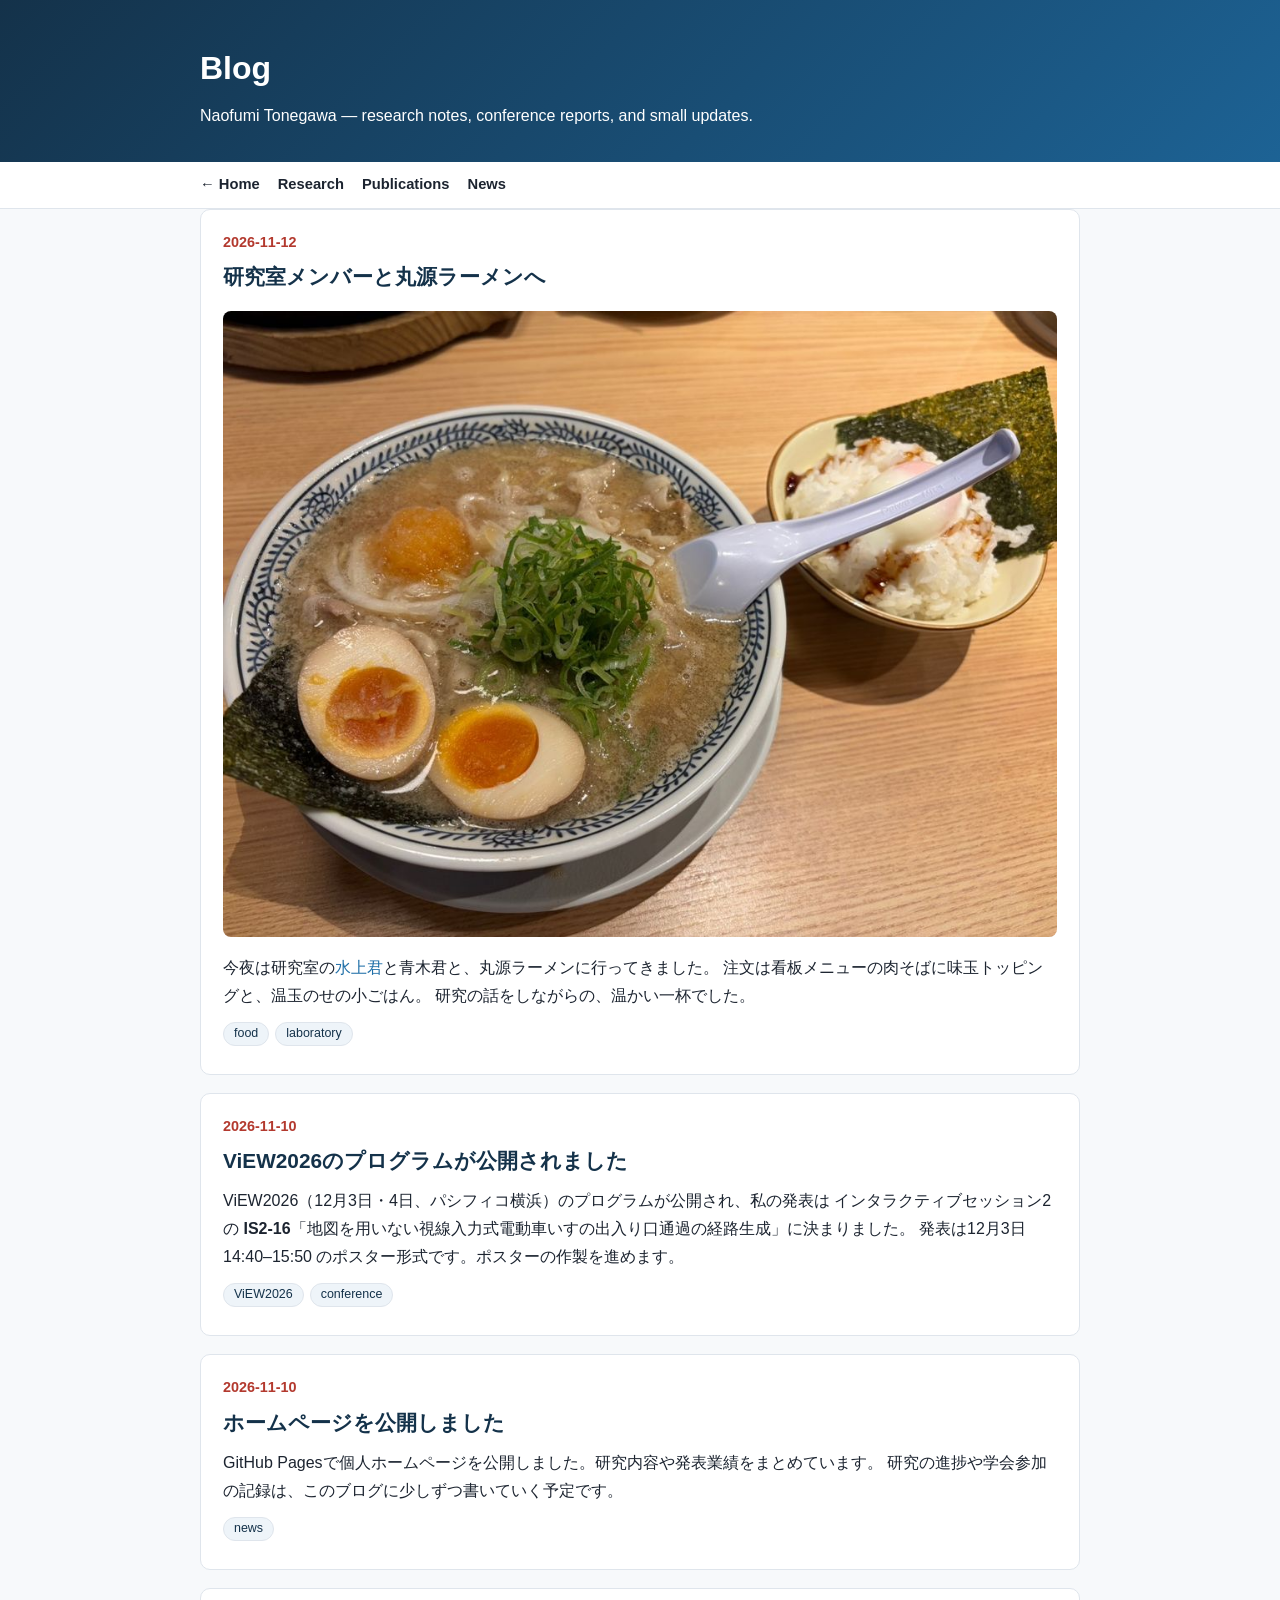
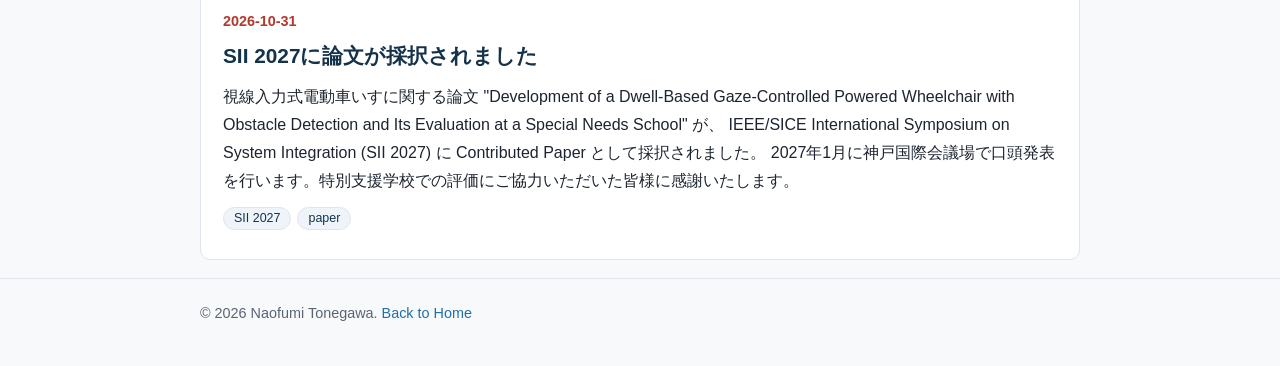
==== blog.html @ b0cce7b3 "ブログに丸源ラーメンの記事を追加" ====
<!DOCTYPE html>
<html lang="en">
<head>
<meta charset="UTF-8">
<meta name="viewport" content="width=device-width, initial-scale=1.0">
<title>Blog — Naofumi Tonegawa</title>
<meta name="description" content="Blog of Naofumi Tonegawa — notes on gaze-controlled assistive robotics research, conferences, and daily progress.">
<style>
  :root{
    --ink:#1c2430; --sub:#5a6572; --line:#dfe5ec; --bg:#f7f9fb;
    --accent:#1f6fa8; --accent2:#b3392e; --card:#ffffff;
  }
  *{box-sizing:border-box; margin:0; padding:0;}
  body{font-family:"Helvetica Neue", Arial, "Hiragino Kaku Gothic ProN", "Yu Gothic", sans-serif;
       color:var(--ink); background:var(--bg); line-height:1.75;}
  a{color:var(--accent); text-decoration:none;}
  a:hover{text-decoration:underline;}
  header.hero{background:linear-gradient(135deg,#14324a 0%,#1f6fa8 70%,#2b86c4 100%);
    color:#fff; padding:40px 20px 32px;}
  .wrap{max-width:920px; margin:0 auto; padding:0 20px;}
  .hero h1{font-size:2rem;}
  .hero .sub{margin-top:6px; opacity:.9;}
  nav.toc{background:rgba(255,255,255,.95); border-bottom:1px solid var(--line);}
  nav.toc .wrap{display:flex; flex-wrap:wrap; gap:4px 18px; padding-top:10px; padding-bottom:10px;}
  nav.toc a{color:var(--ink); font-size:.92rem; font-weight:600;}
  main{padding:26px 0 30px;}
  article.post{background:var(--card); border:1px solid var(--line); border-radius:10px;
    padding:20px 22px; margin-bottom:18px;}
  article.post .date{color:var(--accent2); font-weight:700; font-size:.9rem;}
  article.post h2{font-size:1.3rem; margin:4px 0 8px; color:#14324a;}
  article.post p{margin-bottom:8px;}
  article.post img{width:100%; height:auto; border-radius:8px; margin:8px 0;}
  .tag{display:inline-block; background:#eef4f9; border:1px solid var(--line); color:#14324a;
    border-radius:999px; padding:0 10px; font-size:.78rem; margin-right:6px;}
  footer{border-top:1px solid var(--line); padding:22px 0 40px; color:var(--sub); font-size:.9rem;}
  /* ===== motion ===== */
  @keyframes gradShift{0%{background-position:0% 50%}50%{background-position:100% 50%}100%{background-position:0% 50%}}
  header.hero{background-size:180% 180%; animation:gradShift 14s ease infinite;}
  @keyframes riseIn{from{opacity:0; transform:translateY(18px)}to{opacity:1; transform:translateY(0)}}
  .hero h1,.hero .sub{animation:riseIn .8s ease both;}
  .hero .sub{animation-delay:.12s}
  .reveal{opacity:0; transform:translateY(22px); transition:opacity .7s ease, transform .7s ease;}
  .reveal.in{opacity:1; transform:none;}
  article.post{transition:transform .25s ease, box-shadow .25s ease;}
  article.post:hover{transform:translateY(-3px); box-shadow:0 10px 24px rgba(20,50,74,.12);}
  @media (prefers-reduced-motion: reduce){
    *{animation:none !important; transition:none !important;}
    .reveal{opacity:1; transform:none;}
  }
</style>
</head>
<body>

<header class="hero">
  <div class="wrap">
    <h1>Blog</h1>
    <div class="sub">Naofumi Tonegawa — research notes, conference reports, and small updates.</div>
  </div>
</header>

<nav class="toc">
  <div class="wrap">
    <a href="index.html">← Home</a>
    <a href="index.html#research">Research</a>
    <a href="index.html#publications">Publications</a>
    <a href="index.html#news">News</a>
  </div>
</nav>

<main class="wrap">

  <!--
    ★ 新しい記事の書き方 ★
    下の <article class="post"> ... </article> のブロックをコピーして、
    このコメントのすぐ下（一番上）に貼り、日付・タイトル・本文を書き換えるだけです。
    新しい記事ほど上に置きます。
  -->


  <article class="post" id="marugen-ramen">
    <div class="date">2026-11-12</div>
    <h2>研究室メンバーと丸源ラーメンへ</h2>
    <img src="[data-uri]" alt="丸源ラーメンの肉そばと温玉ごはん">
    <p>
      今夜は研究室の<a href="https://mizukamitaiga.github.io/">水上君</a>と青木君と、丸源ラーメンに行ってきました。
      注文は看板メニューの肉そばに味玉トッピングと、温玉のせの小ごはん。
      研究の話をしながらの、温かい一杯でした。
    </p>
    <p><span class="tag">food</span><span class="tag">laboratory</span></p>
  </article>

  <article class="post" id="view2026-program">
    <div class="date">2026-11-10</div>
    <h2>ViEW2026のプログラムが公開されました</h2>
    <p>
      ViEW2026（12月3日・4日、パシフィコ横浜）のプログラムが公開され、私の発表は
      インタラクティブセッション2の <strong>IS2-16</strong>「地図を用いない視線入力式電動車いすの出入り口通過の経路生成」に決まりました。
      発表は12月3日 14:40–15:50 のポスター形式です。ポスターの作製を進めます。
    </p>
    <p><span class="tag">ViEW2026</span><span class="tag">conference</span></p>
  </article>

  <article class="post" id="homepage">
    <div class="date">2026-11-10</div>
    <h2>ホームページを公開しました</h2>
    <p>
      GitHub Pagesで個人ホームページを公開しました。研究内容や発表業績をまとめています。
      研究の進捗や学会参加の記録は、このブログに少しずつ書いていく予定です。
    </p>
    <p><span class="tag">news</span></p>
  </article>

  <article class="post" id="sii2027-accepted">
    <div class="date">2026-10-31</div>
    <h2>SII 2027に論文が採択されました</h2>
    <p>
      視線入力式電動車いすに関する論文 "Development of a Dwell-Based Gaze-Controlled Powered
      Wheelchair with Obstacle Detection and Its Evaluation at a Special Needs School" が、
      IEEE/SICE International Symposium on System Integration (SII 2027) に Contributed Paper として採択されました。
      2027年1月に神戸国際会議場で口頭発表を行います。特別支援学校での評価にご協力いただいた皆様に感謝いたします。
    </p>
    <p><span class="tag">SII 2027</span><span class="tag">paper</span></p>
  </article>

</main>

<footer>
  <div class="wrap">
    &copy; <span id="year"></span> Naofumi Tonegawa. <a href="index.html">Back to Home</a>
  </div>
</footer>

<script>
  document.getElementById('year').textContent = new Date().getFullYear();
  // スクロールでふわっと表示
  (function(){
    const targets = document.querySelectorAll('article.post');
    targets.forEach(function(el){ el.classList.add('reveal'); });
    const io = new IntersectionObserver(function(es){
      es.forEach(function(e){
        if (e.isIntersecting){ e.target.classList.add('in'); io.unobserve(e.target); }
      });
    }, {threshold: .12});
    targets.forEach(function(el){ io.observe(el); });
  })();
</script>
</body>
</html>
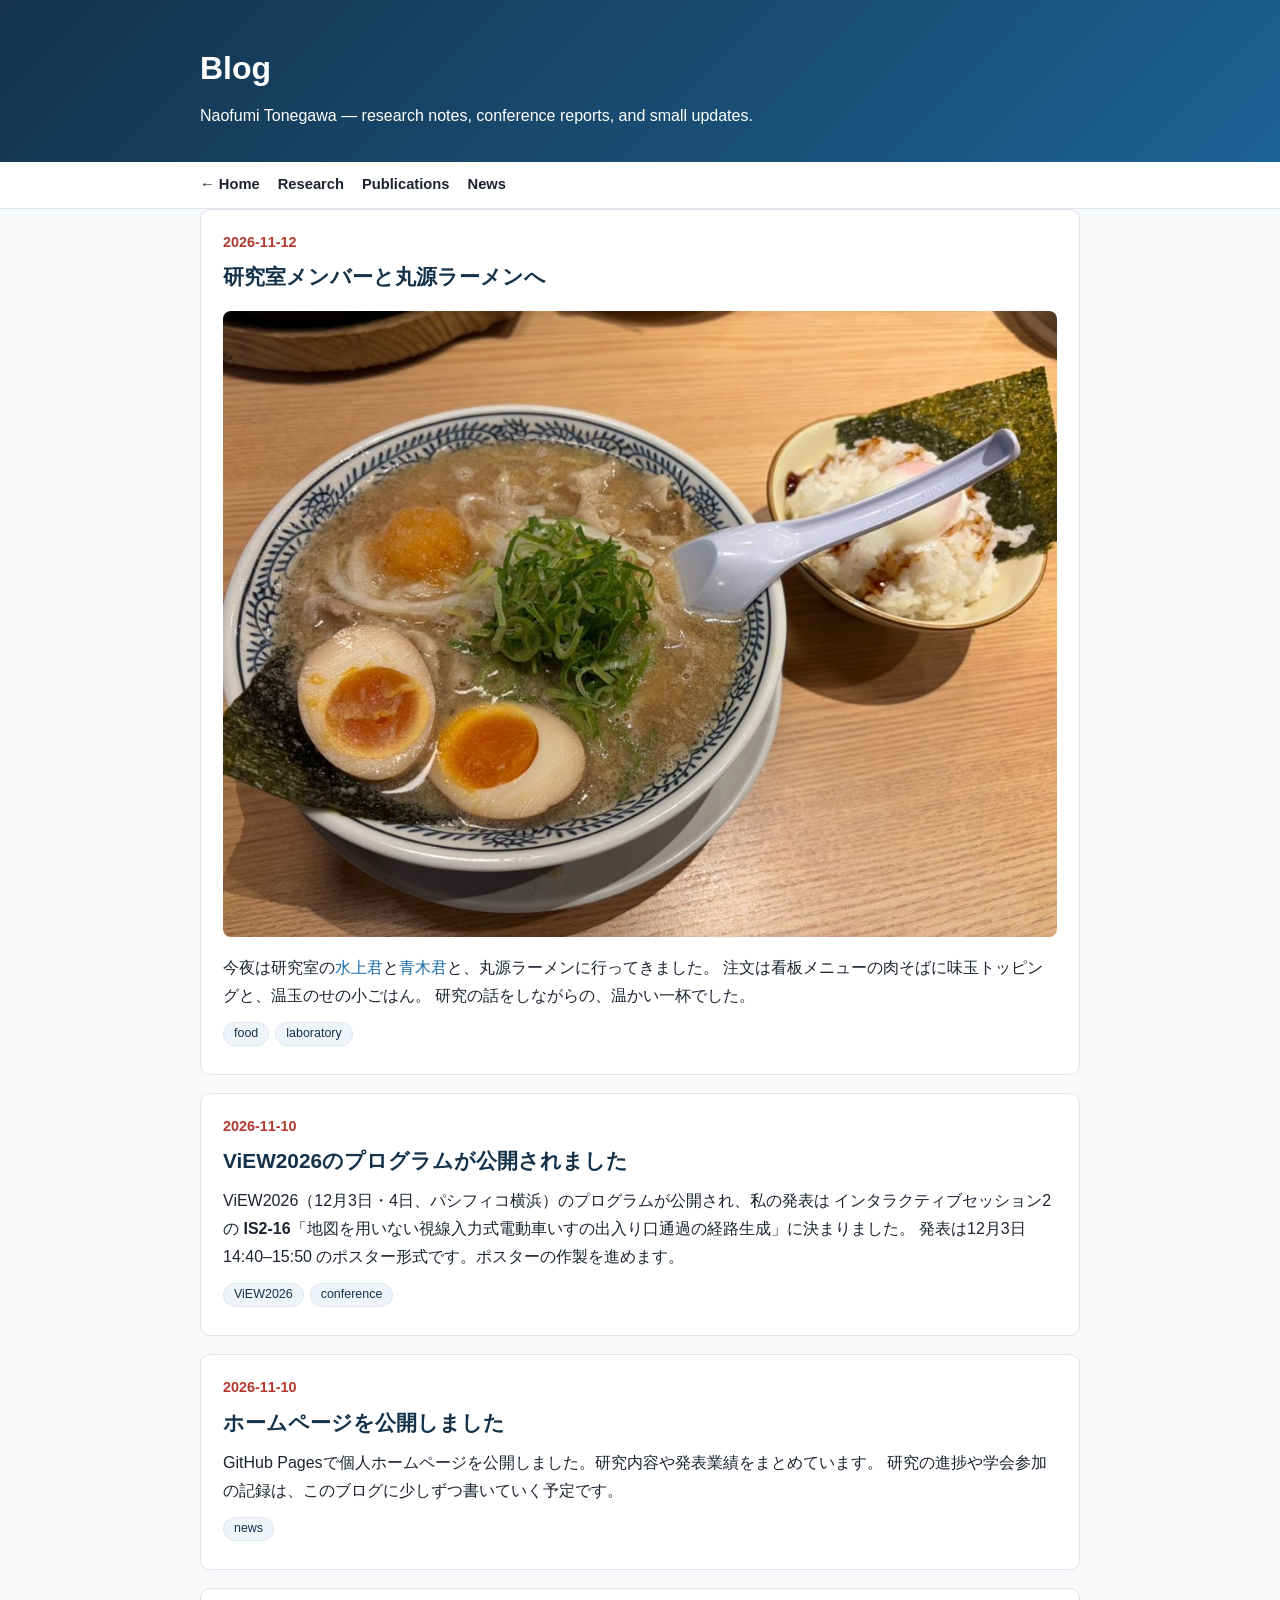
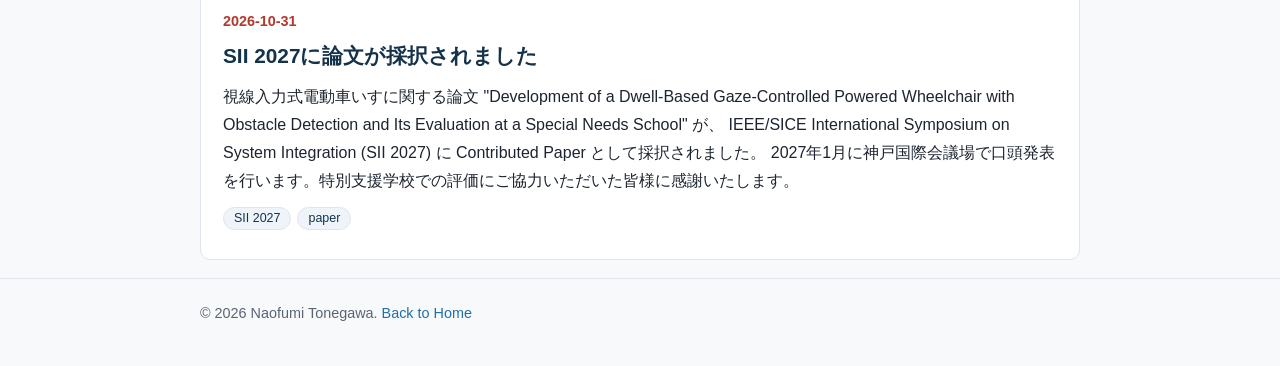
==== commit 7c5102b4: "ブログ記事に青木君のページへのリンクを追加" ====
--- a/blog.html
+++ b/blog.html
@@ -82,7 +82,7 @@
     <h2>研究室メンバーと丸源ラーメンへ</h2>
     <img src="[data-uri]" alt="丸源ラーメンの肉そばと温玉ごはん">
     <p>
-      今夜は研究室の<a href="https://mizukamitaiga.github.io/">水上君</a>と青木君と、丸源ラーメンに行ってきました。
+      今夜は研究室の<a href="https://mizukamitaiga.github.io/">水上君</a>と<a href="https://aokisoma.github.io/">青木君</a>と、丸源ラーメンに行ってきました。
       注文は看板メニューの肉そばに味玉トッピングと、温玉のせの小ごはん。
       研究の話をしながらの、温かい一杯でした。
     </p>
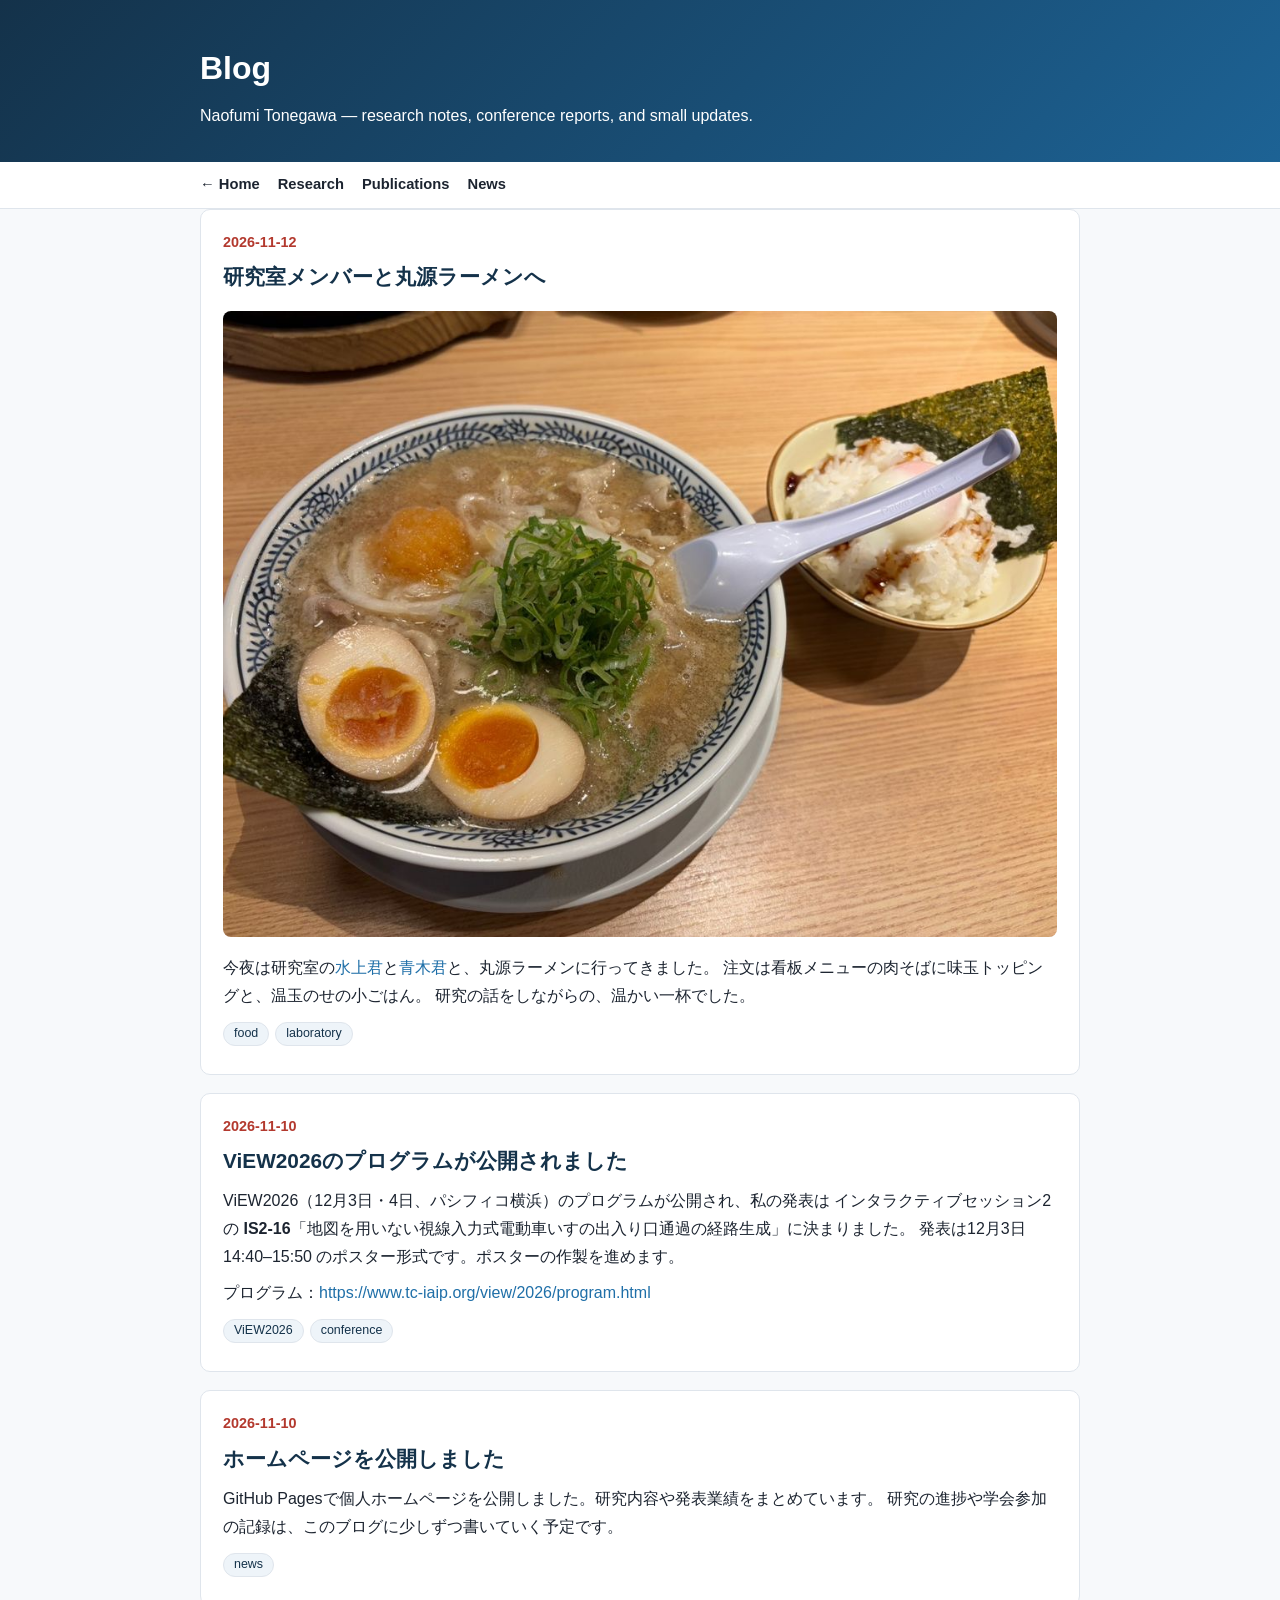
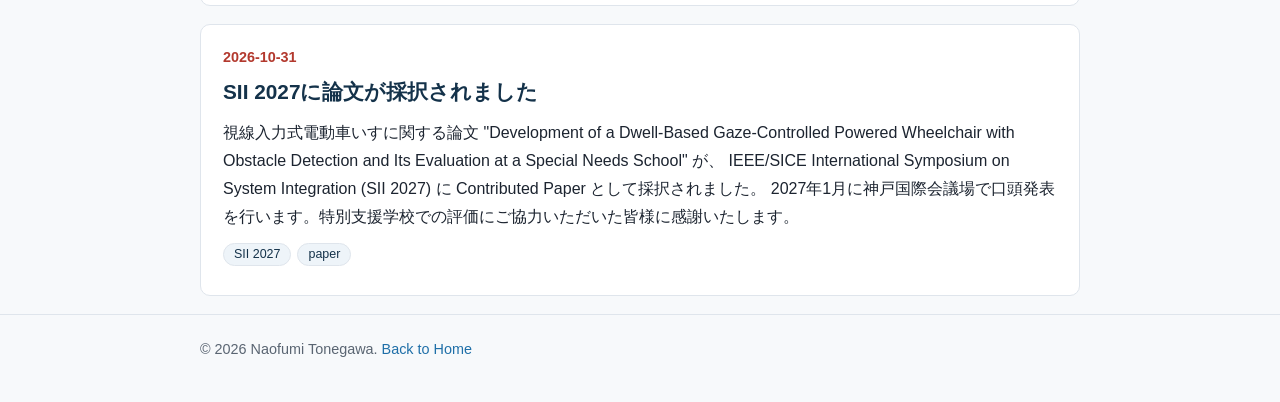
==== commit 0e948b74: "ブログのViEW2026記事にプログラムのURLを追加" ====
--- a/blog.html
+++ b/blog.html
@@ -97,6 +97,7 @@
       インタラクティブセッション2の <strong>IS2-16</strong>「地図を用いない視線入力式電動車いすの出入り口通過の経路生成」に決まりました。
       発表は12月3日 14:40–15:50 のポスター形式です。ポスターの作製を進めます。
     </p>
+    <p>プログラム：<a href="https://www.tc-iaip.org/view/2026/program.html">https://www.tc-iaip.org/view/2026/program.html</a></p>
     <p><span class="tag">ViEW2026</span><span class="tag">conference</span></p>
   </article>
 
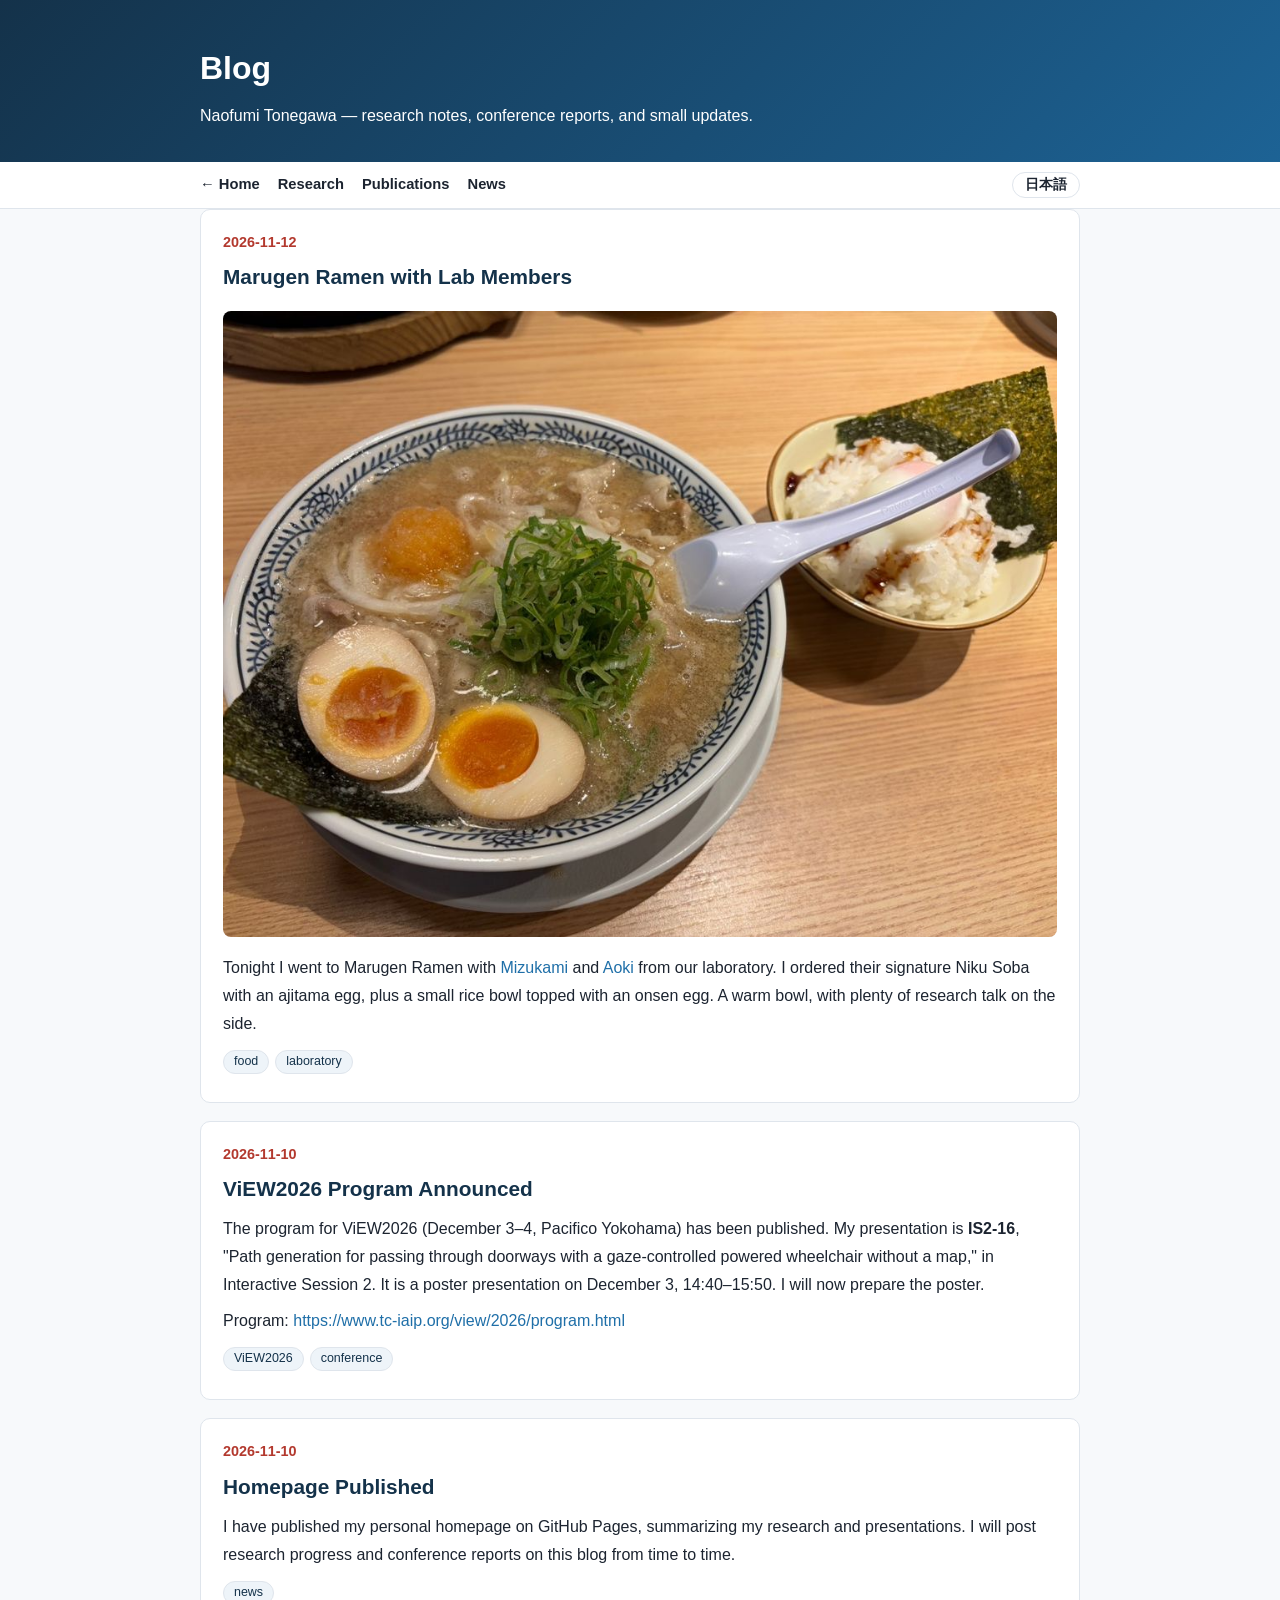
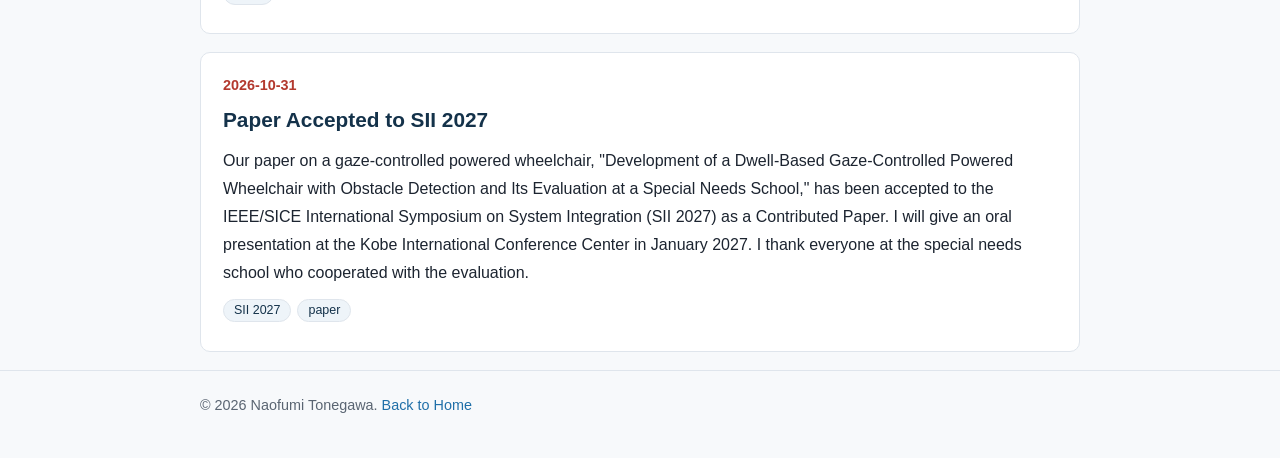
==== commit c2abff0b: "英語・日本語の言語切替を追加" ====
--- a/blog.html
+++ b/blog.html
@@ -4,6 +4,7 @@
 <meta charset="UTF-8">
 <meta name="viewport" content="width=device-width, initial-scale=1.0">
 <title>Blog — Naofumi Tonegawa</title>
+<script>try{document.documentElement.dataset.lang=(localStorage.getItem('mugi-lang')==='ja')?'ja':'en';}catch(e){document.documentElement.dataset.lang='en';}</script>
 <meta name="description" content="Blog of Naofumi Tonegawa — notes on gaze-controlled assistive robotics research, conferences, and daily progress.">
 <style>
   :root{
@@ -43,6 +44,12 @@
   .reveal.in{opacity:1; transform:none;}
   article.post{transition:transform .25s ease, box-shadow .25s ease;}
   article.post:hover{transform:translateY(-3px); box-shadow:0 10px 24px rgba(20,50,74,.12);}
+  /* language toggle */
+  .l-ja{display:none;}
+  html[data-lang="ja"] .l-ja{display:inline;}
+  html[data-lang="ja"] .l-en{display:none;}
+  nav.toc button{margin-left:auto; background:#fff; border:1px solid var(--line); border-radius:999px;
+    padding:2px 12px; font-size:.85rem; font-weight:700; cursor:pointer; color:var(--ink); font-family:inherit;}
   @media (prefers-reduced-motion: reduce){
     *{animation:none !important; transition:none !important;}
     .reveal{opacity:1; transform:none;}
@@ -53,17 +60,18 @@
 
 <header class="hero">
   <div class="wrap">
-    <h1>Blog</h1>
-    <div class="sub">Naofumi Tonegawa — research notes, conference reports, and small updates.</div>
+    <h1><span class="l-en">Blog</span><span class="l-ja">ブログ</span></h1>
+    <div class="sub"><span class="l-en">Naofumi Tonegawa — research notes, conference reports, and small updates.</span><span class="l-ja">舍川尚史 — 研究ノート、学会レポート、小さな近況。</span></div>
   </div>
 </header>
 
 <nav class="toc">
   <div class="wrap">
-    <a href="index.html">← Home</a>
-    <a href="index.html#research">Research</a>
-    <a href="index.html#publications">Publications</a>
-    <a href="index.html#news">News</a>
+    <a href="index.html"><span class="l-en">← Home</span><span class="l-ja">← ホーム</span></a>
+    <a href="index.html#research"><span class="l-en">Research</span><span class="l-ja">研究</span></a>
+    <a href="index.html#publications"><span class="l-en">Publications</span><span class="l-ja">業績</span></a>
+    <a href="index.html#news"><span class="l-en">News</span><span class="l-ja">ニュース</span></a>
+    <button id="langBtn" type="button">日本語</button>
   </div>
 </nav>
 
@@ -74,51 +82,58 @@
     下の <article class="post"> ... </article> のブロックをコピーして、
     このコメントのすぐ下（一番上）に貼り、日付・タイトル・本文を書き換えるだけです。
     新しい記事ほど上に置きます。
+    タイトルと本文は <span class="l-en">英語</span><span class="l-ja">日本語</span> の
+    2言語セットで書くと、ページ上のボタンで切り替えられます。
   -->
 
 
   <article class="post" id="marugen-ramen">
     <div class="date">2026-11-12</div>
-    <h2>研究室メンバーと丸源ラーメンへ</h2>
+    <h2><span class="l-en">Marugen Ramen with Lab Members</span><span class="l-ja">研究室メンバーと丸源ラーメンへ</span></h2>
     <img src="[data-uri]" alt="丸源ラーメンの肉そばと温玉ごはん">
-    <p>
-      今夜は研究室の<a href="https://mizukamitaiga.github.io/">水上君</a>と<a href="https://aokisoma.github.io/">青木君</a>と、丸源ラーメンに行ってきました。
+    <p><span class="l-en">Tonight I went to Marugen Ramen with <a href="https://mizukamitaiga.github.io/">Mizukami</a> and <a href="https://aokisoma.github.io/">Aoki</a> from our laboratory.
+      I ordered their signature Niku Soba with an ajitama egg, plus a small rice bowl topped with an onsen egg.
+      A warm bowl, with plenty of research talk on the side.</span><span class="l-ja">今夜は研究室の<a href="https://mizukamitaiga.github.io/">水上君</a>と<a href="https://aokisoma.github.io/">青木君</a>と、丸源ラーメンに行ってきました。
       注文は看板メニューの肉そばに味玉トッピングと、温玉のせの小ごはん。
-      研究の話をしながらの、温かい一杯でした。
+      研究の話をしながらの、温かい一杯でした。</span>
     </p>
     <p><span class="tag">food</span><span class="tag">laboratory</span></p>
   </article>
 
   <article class="post" id="view2026-program">
     <div class="date">2026-11-10</div>
-    <h2>ViEW2026のプログラムが公開されました</h2>
-    <p>
-      ViEW2026（12月3日・4日、パシフィコ横浜）のプログラムが公開され、私の発表は
+    <h2><span class="l-en">ViEW2026 Program Announced</span><span class="l-ja">ViEW2026のプログラムが公開されました</span></h2>
+    <p><span class="l-en">The program for ViEW2026 (December 3–4, Pacifico Yokohama) has been published. My presentation is
+      <strong>IS2-16</strong>, "Path generation for passing through doorways with a gaze-controlled powered wheelchair without a map," in Interactive Session 2.
+      It is a poster presentation on December 3, 14:40–15:50. I will now prepare the poster.</span><span class="l-ja">ViEW2026（12月3日・4日、パシフィコ横浜）のプログラムが公開され、私の発表は
       インタラクティブセッション2の <strong>IS2-16</strong>「地図を用いない視線入力式電動車いすの出入り口通過の経路生成」に決まりました。
-      発表は12月3日 14:40–15:50 のポスター形式です。ポスターの作製を進めます。
+      発表は12月3日 14:40–15:50 のポスター形式です。ポスターの作製を進めます。</span>
     </p>
-    <p>プログラム：<a href="https://www.tc-iaip.org/view/2026/program.html">https://www.tc-iaip.org/view/2026/program.html</a></p>
+    <p><span class="l-en">Program: </span><span class="l-ja">プログラム：</span><a href="https://www.tc-iaip.org/view/2026/program.html">https://www.tc-iaip.org/view/2026/program.html</a></p>
     <p><span class="tag">ViEW2026</span><span class="tag">conference</span></p>
   </article>
 
   <article class="post" id="homepage">
     <div class="date">2026-11-10</div>
-    <h2>ホームページを公開しました</h2>
-    <p>
-      GitHub Pagesで個人ホームページを公開しました。研究内容や発表業績をまとめています。
-      研究の進捗や学会参加の記録は、このブログに少しずつ書いていく予定です。
+    <h2><span class="l-en">Homepage Published</span><span class="l-ja">ホームページを公開しました</span></h2>
+    <p><span class="l-en">I have published my personal homepage on GitHub Pages, summarizing my research and presentations.
+      I will post research progress and conference reports on this blog from time to time.</span><span class="l-ja">GitHub Pagesで個人ホームページを公開しました。研究内容や発表業績をまとめています。
+      研究の進捗や学会参加の記録は、このブログに少しずつ書いていく予定です。</span>
     </p>
     <p><span class="tag">news</span></p>
   </article>
 
   <article class="post" id="sii2027-accepted">
     <div class="date">2026-10-31</div>
-    <h2>SII 2027に論文が採択されました</h2>
-    <p>
-      視線入力式電動車いすに関する論文 "Development of a Dwell-Based Gaze-Controlled Powered
+    <h2><span class="l-en">Paper Accepted to SII 2027</span><span class="l-ja">SII 2027に論文が採択されました</span></h2>
+    <p><span class="l-en">Our paper on a gaze-controlled powered wheelchair, "Development of a Dwell-Based Gaze-Controlled Powered
+      Wheelchair with Obstacle Detection and Its Evaluation at a Special Needs School," has been accepted
+      to the IEEE/SICE International Symposium on System Integration (SII 2027) as a Contributed Paper.
+      I will give an oral presentation at the Kobe International Conference Center in January 2027.
+      I thank everyone at the special needs school who cooperated with the evaluation.</span><span class="l-ja">視線入力式電動車いすに関する論文 "Development of a Dwell-Based Gaze-Controlled Powered
       Wheelchair with Obstacle Detection and Its Evaluation at a Special Needs School" が、
       IEEE/SICE International Symposium on System Integration (SII 2027) に Contributed Paper として採択されました。
-      2027年1月に神戸国際会議場で口頭発表を行います。特別支援学校での評価にご協力いただいた皆様に感謝いたします。
+      2027年1月に神戸国際会議場で口頭発表を行います。特別支援学校での評価にご協力いただいた皆様に感謝いたします。</span>
     </p>
     <p><span class="tag">SII 2027</span><span class="tag">paper</span></p>
   </article>
@@ -127,10 +142,28 @@
 
 <footer>
   <div class="wrap">
-    &copy; <span id="year"></span> Naofumi Tonegawa. <a href="index.html">Back to Home</a>
+    &copy; <span id="year"></span> Naofumi Tonegawa. <a href="index.html"><span class="l-en">Back to Home</span><span class="l-ja">ホームへ戻る</span></a>
   </div>
 </footer>
 
+<script>
+  // ===== 言語切替 (EN / JA) =====
+  (function(){
+    var KEY = 'mugi-lang';
+    var btn = document.getElementById('langBtn');
+    function cur(){ return document.documentElement.dataset.lang === 'ja' ? 'ja' : 'en'; }
+    function syncBtn(){ if (btn) btn.textContent = cur() === 'ja' ? 'English' : '日本語'; }
+    function apply(l){
+      document.documentElement.dataset.lang = l;
+      document.documentElement.setAttribute('lang', l);
+      try { localStorage.setItem(KEY, l); } catch(e) {}
+      syncBtn();
+      if (window.__onLang) window.__onLang(l);
+    }
+    syncBtn();
+    if (btn) btn.addEventListener('click', function(){ apply(cur() === 'ja' ? 'en' : 'ja'); });
+  })();
+</script>
 <script>
   document.getElementById('year').textContent = new Date().getFullYear();
   // スクロールでふわっと表示
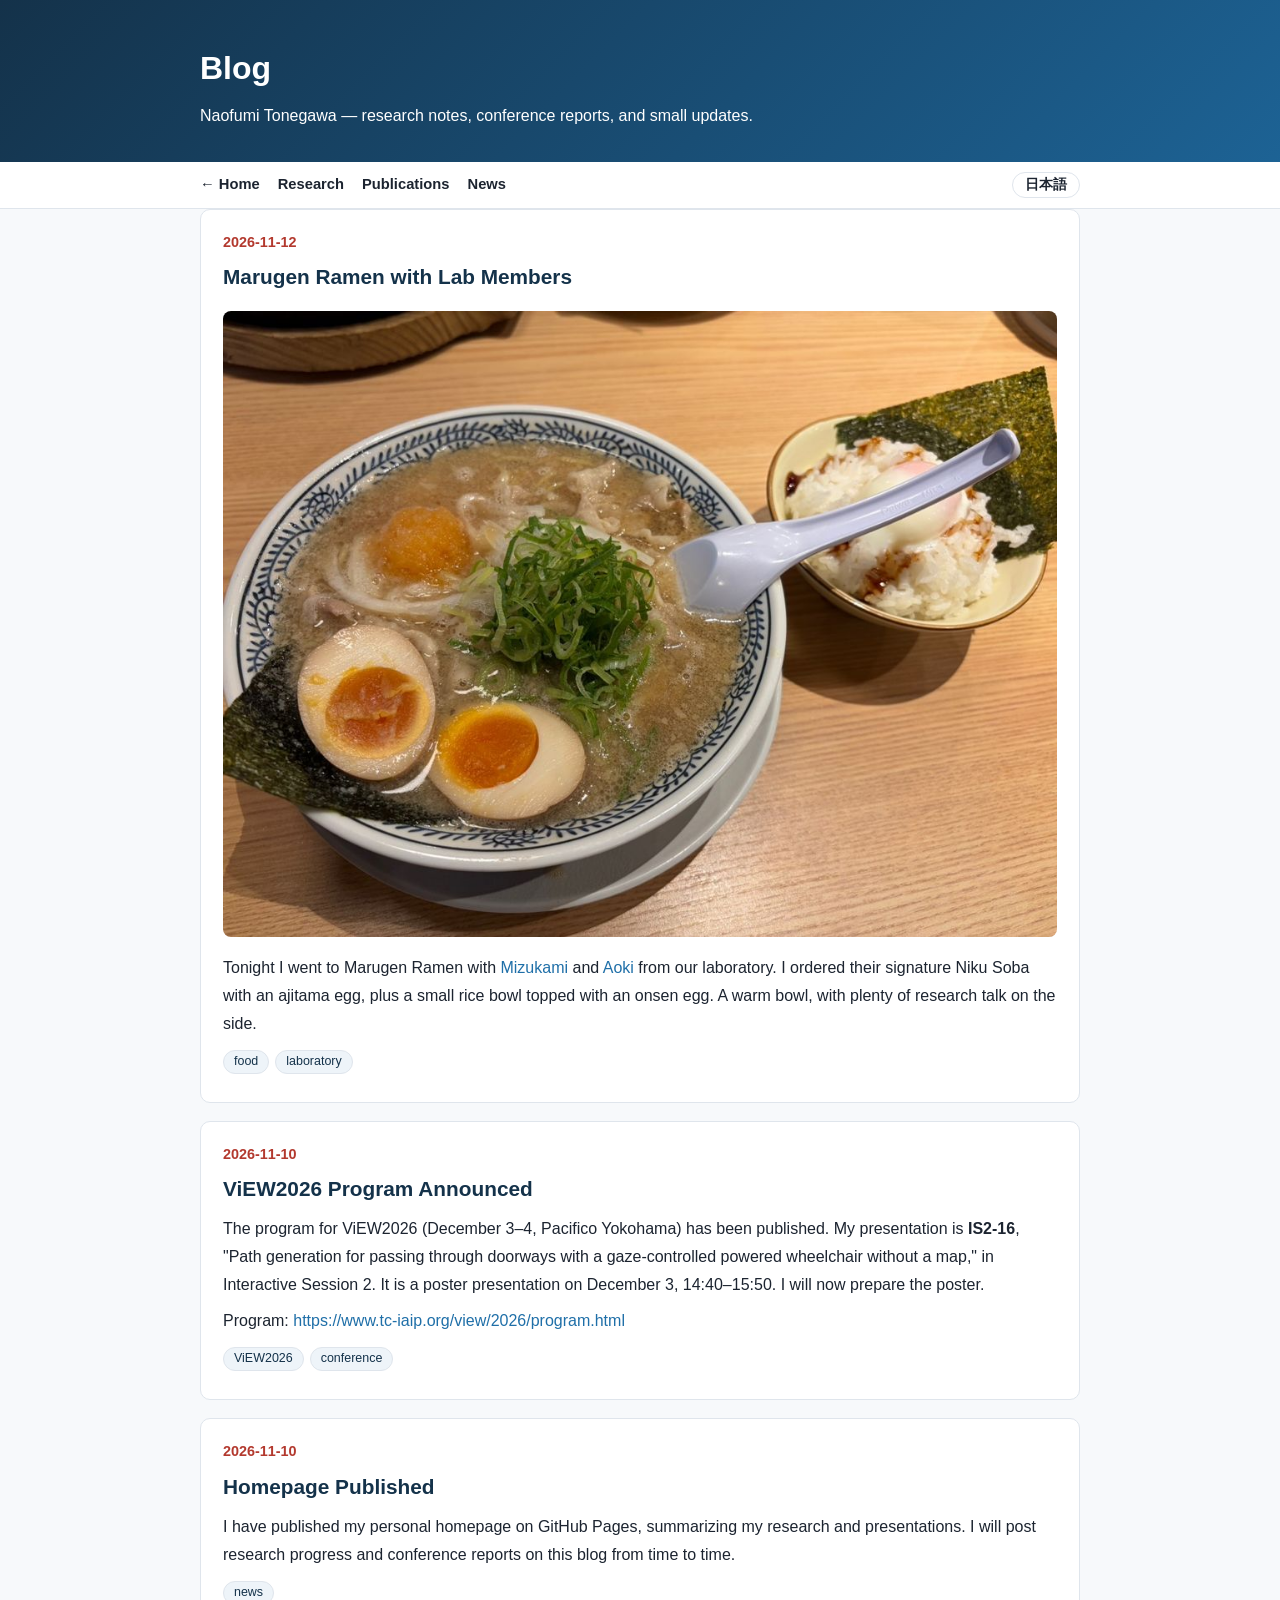
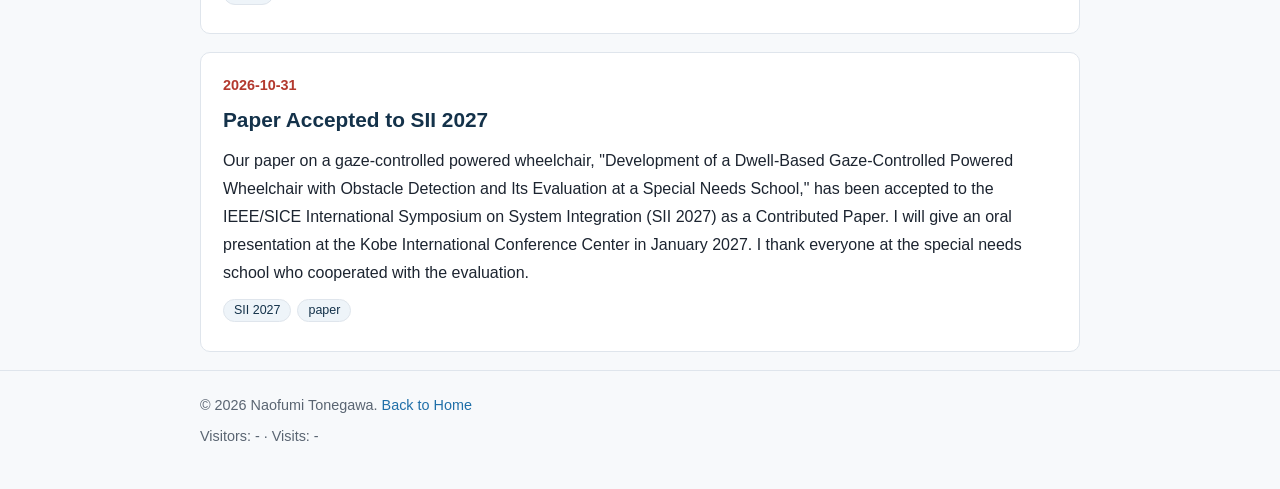
==== commit f19209b1: "sitemap・robots.txtと来訪者カウンターを追加" ====
--- a/blog.html
+++ b/blog.html
@@ -143,8 +143,10 @@
 <footer>
   <div class="wrap">
     &copy; <span id="year"></span> Naofumi Tonegawa. <a href="index.html"><span class="l-en">Back to Home</span><span class="l-ja">ホームへ戻る</span></a>
+    <div style="margin-top:6px;"><span class="l-en">Visitors:</span><span class="l-ja">来訪者：</span> <span id="busuanzi_value_site_uv">-</span> · <span class="l-en">Visits:</span><span class="l-ja">訪問数：</span> <span id="busuanzi_value_site_pv">-</span></div>
   </div>
 </footer>
+<script async src="https://busuanzi.ibruce.info/busuanzi/2.3/busuanzi.pure.mini.js"></script>
 
 <script>
   // ===== 言語切替 (EN / JA) =====
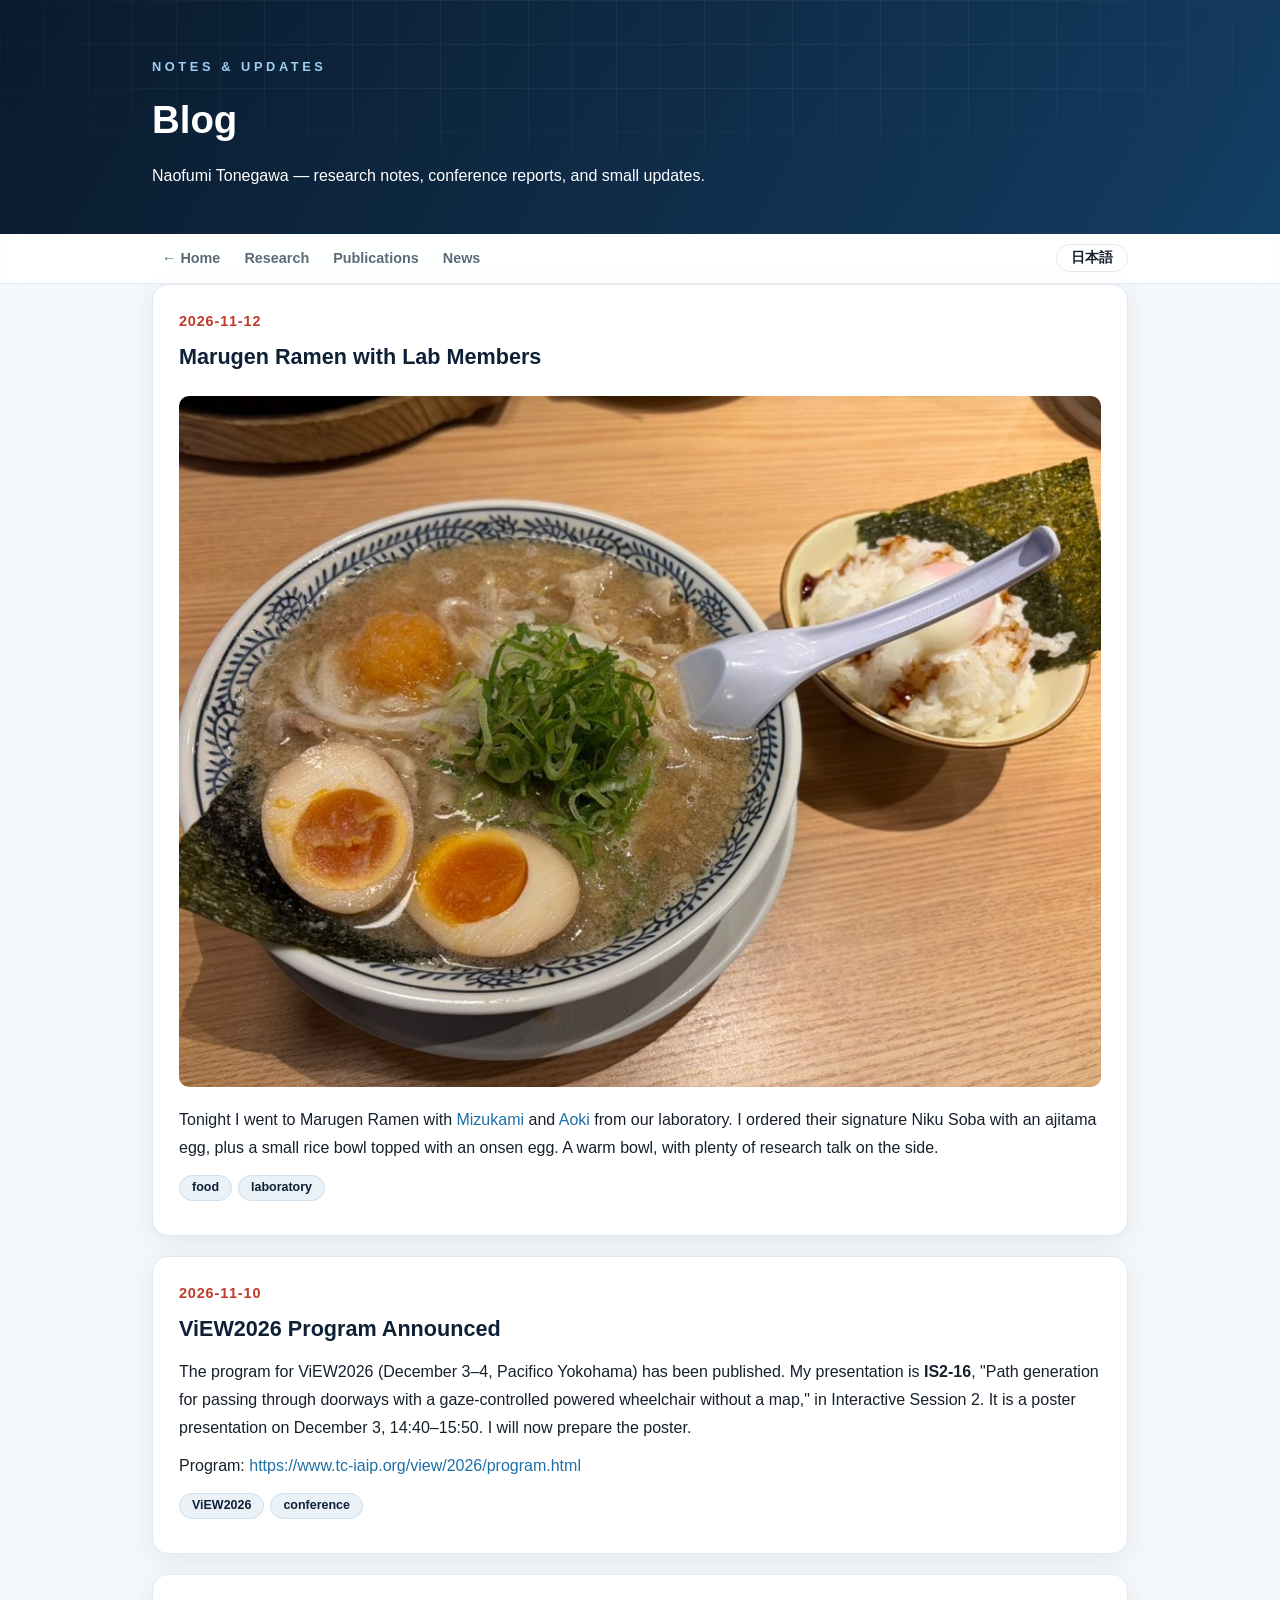
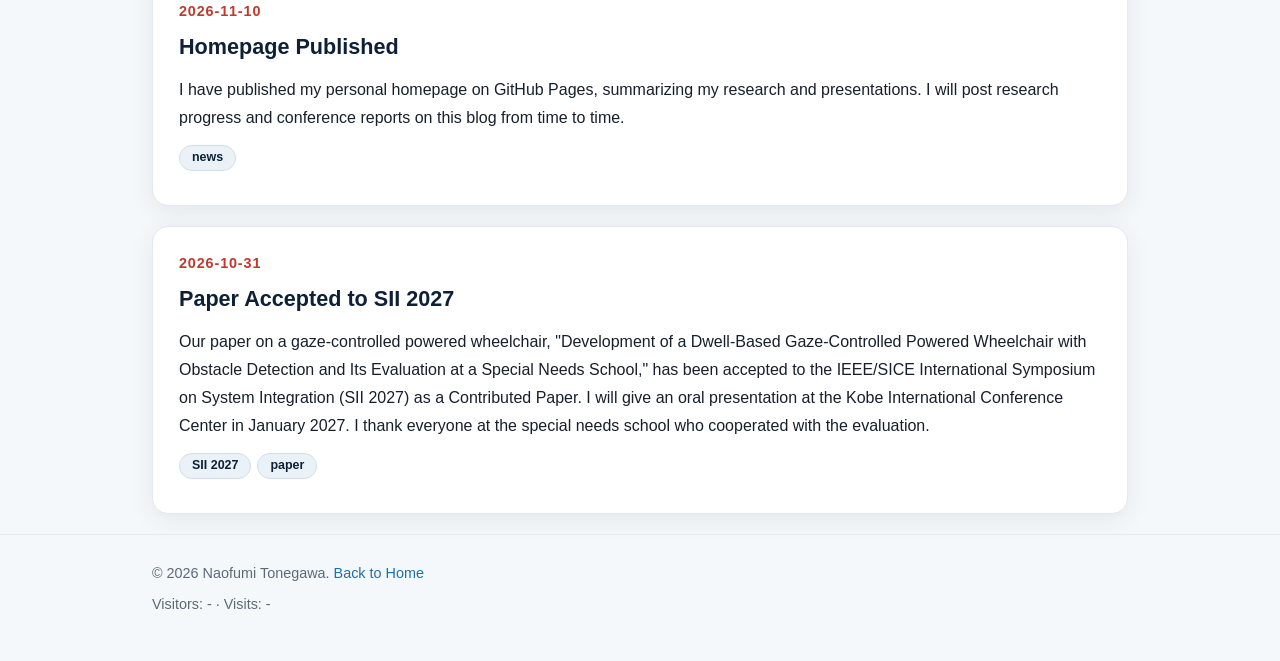
==== commit c6ecb0b7: "Redesign homepage: clearer structure, refined design, richer motion" ====
--- a/blog.html
+++ b/blog.html
@@ -8,51 +8,64 @@
 <meta name="description" content="Blog of Naofumi Tonegawa — notes on gaze-controlled assistive robotics research, conferences, and daily progress.">
 <style>
   :root{
-    --ink:#1c2430; --sub:#5a6572; --line:#dfe5ec; --bg:#f7f9fb;
-    --accent:#1f6fa8; --accent2:#b3392e; --card:#ffffff;
+    --ink:#16202c; --sub:#5b6a78; --line:#e2e9f0; --bg:#f5f8fb;
+    --navy:#0d2036; --accent:#1f6fa8; --accent2:#c0392b; --card:#ffffff; --soft:#eaf2f8;
+    --shadow:0 6px 24px rgba(13,32,54,.08);
+    --shadow-lg:0 16px 40px rgba(13,32,54,.16);
   }
   *{box-sizing:border-box; margin:0; padding:0;}
+  html{scroll-behavior:smooth;}
   body{font-family:"Helvetica Neue", Arial, "Hiragino Kaku Gothic ProN", "Yu Gothic", sans-serif;
-       color:var(--ink); background:var(--bg); line-height:1.75;}
+       color:var(--ink); background:var(--bg); line-height:1.75; -webkit-font-smoothing:antialiased;}
   a{color:var(--accent); text-decoration:none;}
   a:hover{text-decoration:underline;}
-  header.hero{background:linear-gradient(135deg,#14324a 0%,#1f6fa8 70%,#2b86c4 100%);
-    color:#fff; padding:40px 20px 32px;}
-  .wrap{max-width:920px; margin:0 auto; padding:0 20px;}
-  .hero h1{font-size:2rem;}
-  .hero .sub{margin-top:6px; opacity:.9;}
-  nav.toc{background:rgba(255,255,255,.95); border-bottom:1px solid var(--line);}
-  nav.toc .wrap{display:flex; flex-wrap:wrap; gap:4px 18px; padding-top:10px; padding-bottom:10px;}
-  nav.toc a{color:var(--ink); font-size:.92rem; font-weight:600;}
-  main{padding:26px 0 30px;}
-  article.post{background:var(--card); border:1px solid var(--line); border-radius:10px;
-    padding:20px 22px; margin-bottom:18px;}
-  article.post .date{color:var(--accent2); font-weight:700; font-size:.9rem;}
-  article.post h2{font-size:1.3rem; margin:4px 0 8px; color:#14324a;}
-  article.post p{margin-bottom:8px;}
-  article.post img{width:100%; height:auto; border-radius:8px; margin:8px 0;}
-  .tag{display:inline-block; background:#eef4f9; border:1px solid var(--line); color:#14324a;
-    border-radius:999px; padding:0 10px; font-size:.78rem; margin-right:6px;}
-  footer{border-top:1px solid var(--line); padding:22px 0 40px; color:var(--sub); font-size:.9rem;}
-  /* ===== motion ===== */
+  .wrap{max-width:1020px; margin:0 auto; padding:0 22px;}
   @keyframes gradShift{0%{background-position:0% 50%}50%{background-position:100% 50%}100%{background-position:0% 50%}}
-  header.hero{background-size:180% 180%; animation:gradShift 14s ease infinite;}
-  @keyframes riseIn{from{opacity:0; transform:translateY(18px)}to{opacity:1; transform:translateY(0)}}
-  .hero h1,.hero .sub{animation:riseIn .8s ease both;}
-  .hero .sub{animation-delay:.12s}
-  .reveal{opacity:0; transform:translateY(22px); transition:opacity .7s ease, transform .7s ease;}
+  @keyframes riseIn{from{opacity:0; transform:translateY(22px)}to{opacity:1; transform:translateY(0)}}
+  header.hero{position:relative; overflow:hidden; color:#fff;
+    background:linear-gradient(120deg,#0a1a2c 0%,#12395c 45%,#1f6fa8 80%,#2f8fc9 100%);
+    background-size:200% 200%; animation:gradShift 16s ease infinite;
+    padding:56px 20px 44px;}
+  header.hero::before{content:""; position:absolute; inset:0;
+    background-image:linear-gradient(rgba(255,255,255,.05) 1px,transparent 1px),
+                     linear-gradient(90deg,rgba(255,255,255,.05) 1px,transparent 1px);
+    background-size:44px 44px;
+    -webkit-mask-image:radial-gradient(ellipse 90% 80% at 50% 20%,#000 30%,transparent 75%);
+            mask-image:radial-gradient(ellipse 90% 80% at 50% 20%,#000 30%,transparent 75%);}
+  .hero .wrap{position:relative; z-index:1;}
+  .hero .kicker{font-size:.8rem; font-weight:700; letter-spacing:.28em; text-transform:uppercase;
+    color:#9fd0f2; animation:riseIn .8s ease both;}
+  .hero h1{font-size:2.4rem; margin-top:8px; animation:riseIn .8s .08s ease both;}
+  .hero .sub{margin-top:8px; opacity:.92; animation:riseIn .8s .16s ease both;}
+  nav.toc{position:sticky; top:0; z-index:50; background:rgba(255,255,255,.88); backdrop-filter:blur(10px);
+    border-bottom:1px solid var(--line);}
+  nav.toc .wrap{display:flex; flex-wrap:wrap; align-items:center; gap:2px 4px; padding-top:8px; padding-bottom:8px;}
+  nav.toc a{color:var(--sub); font-size:.9rem; font-weight:600; padding:4px 10px; border-radius:999px;
+    transition:color .2s ease, background .2s ease;}
+  nav.toc a:hover{color:var(--navy); text-decoration:none; background:var(--soft);}
+  nav.toc button{margin-left:auto; background:#fff; border:1px solid var(--line); border-radius:999px;
+    padding:4px 14px; font-size:.85rem; font-weight:700; cursor:pointer; color:var(--ink); font-family:inherit;}
+  main{padding:34px 0 30px;}
+  article.post{background:var(--card); border:1px solid var(--line); border-radius:16px;
+    padding:24px 26px; margin-bottom:20px; box-shadow:var(--shadow);
+    transition:transform .25s ease, box-shadow .25s ease;}
+  article.post:hover{transform:translateY(-3px); box-shadow:var(--shadow-lg);}
+  article.post .date{color:var(--accent2); font-weight:700; font-size:.9rem; letter-spacing:.06em;}
+  article.post h2{font-size:1.35rem; margin:4px 0 10px; color:var(--navy);}
+  article.post p{margin-bottom:10px;}
+  article.post img{width:100%; height:auto; border-radius:10px; margin:10px 0;}
+  .tag{display:inline-block; background:var(--soft); border:1px solid #cfdfec; color:var(--navy);
+    border-radius:999px; padding:1px 12px; font-size:.78rem; font-weight:600; margin-right:6px;}
+  footer{border-top:1px solid var(--line); padding:26px 0 44px; color:var(--sub); font-size:.9rem;}
+  .reveal{opacity:0; transform:translateY(24px); transition:opacity .7s ease, transform .7s ease;}
   .reveal.in{opacity:1; transform:none;}
-  article.post{transition:transform .25s ease, box-shadow .25s ease;}
-  article.post:hover{transform:translateY(-3px); box-shadow:0 10px 24px rgba(20,50,74,.12);}
-  /* language toggle */
   .l-ja{display:none;}
   html[data-lang="ja"] .l-ja{display:inline;}
   html[data-lang="ja"] .l-en{display:none;}
-  nav.toc button{margin-left:auto; background:#fff; border:1px solid var(--line); border-radius:999px;
-    padding:2px 12px; font-size:.85rem; font-weight:700; cursor:pointer; color:var(--ink); font-family:inherit;}
   @media (prefers-reduced-motion: reduce){
     *{animation:none !important; transition:none !important;}
     .reveal{opacity:1; transform:none;}
+    html{scroll-behavior:auto;}
   }
 </style>
 </head>
@@ -60,6 +73,7 @@
 
 <header class="hero">
   <div class="wrap">
+    <div class="kicker">Notes &amp; Updates</div>
     <h1><span class="l-en">Blog</span><span class="l-ja">ブログ</span></h1>
     <div class="sub"><span class="l-en">Naofumi Tonegawa — research notes, conference reports, and small updates.</span><span class="l-ja">舍川尚史 — 研究ノート、学会レポート、小さな近況。</span></div>
   </div>
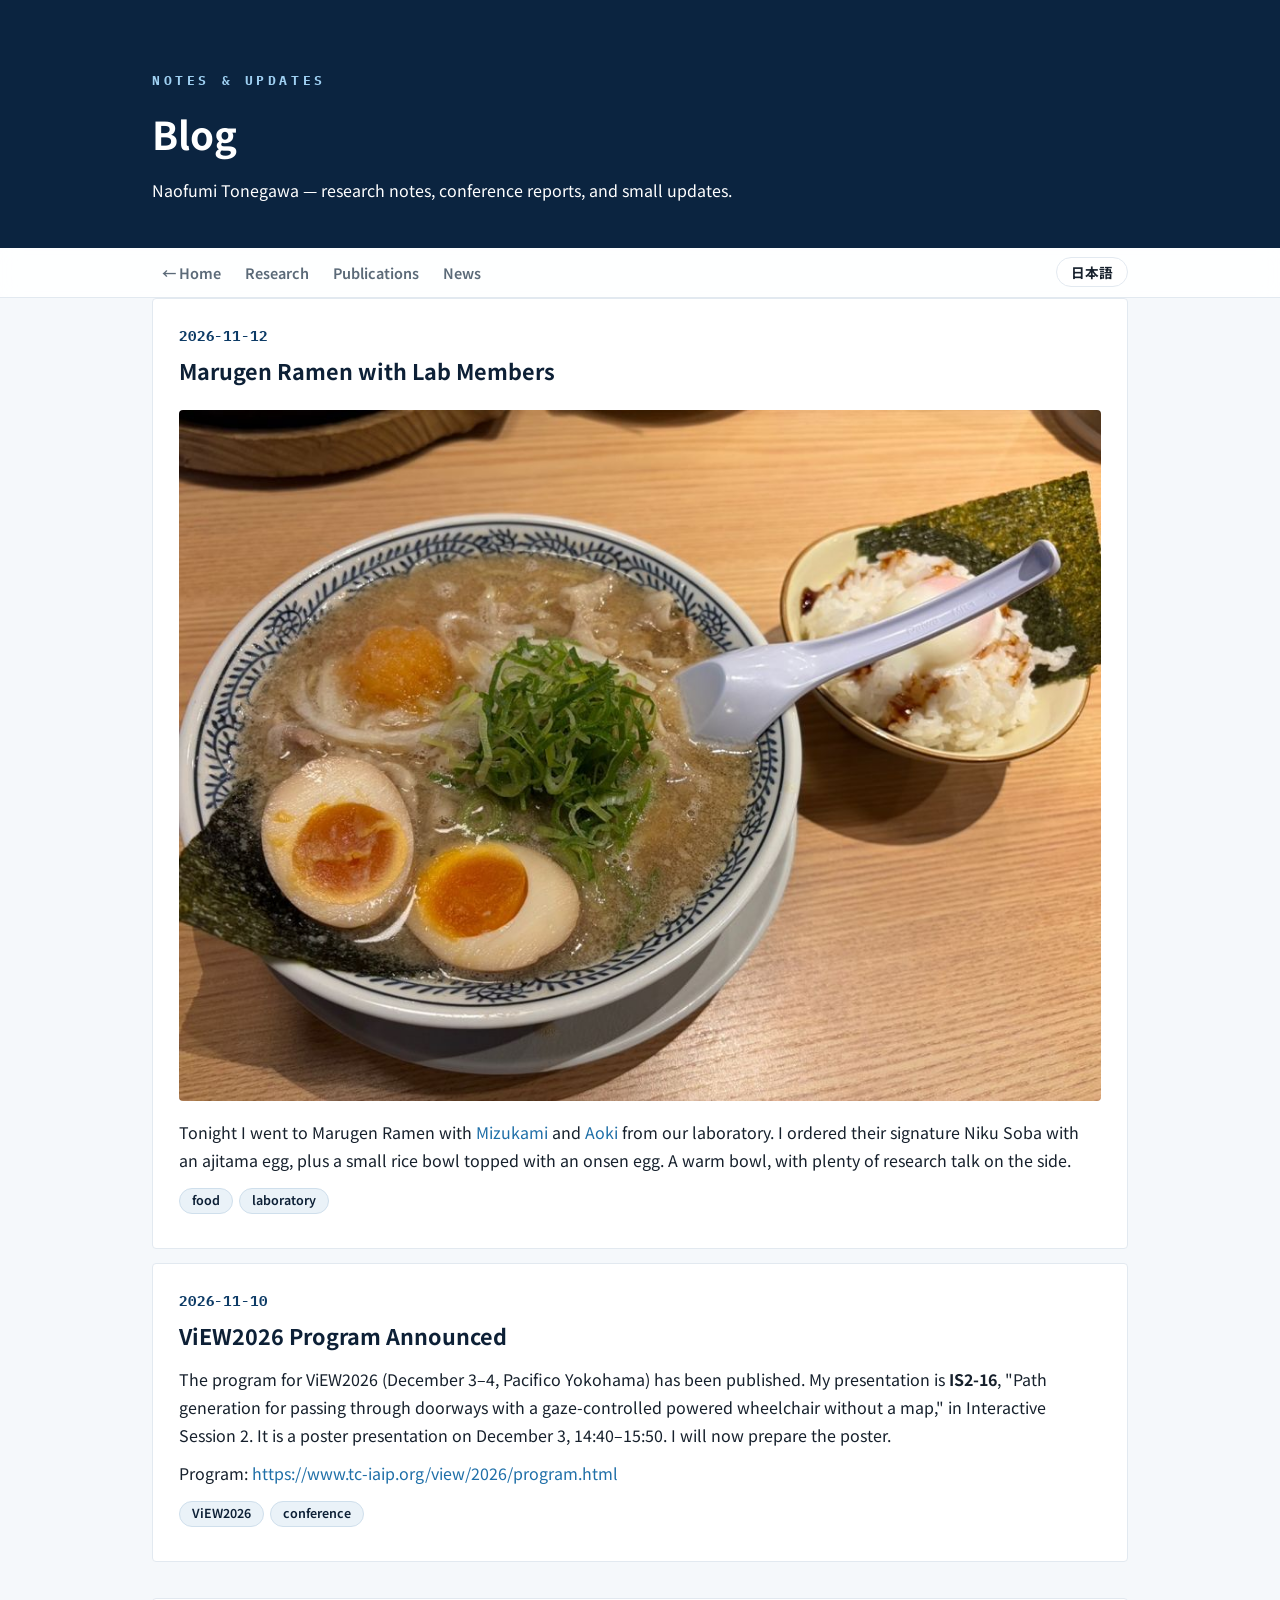
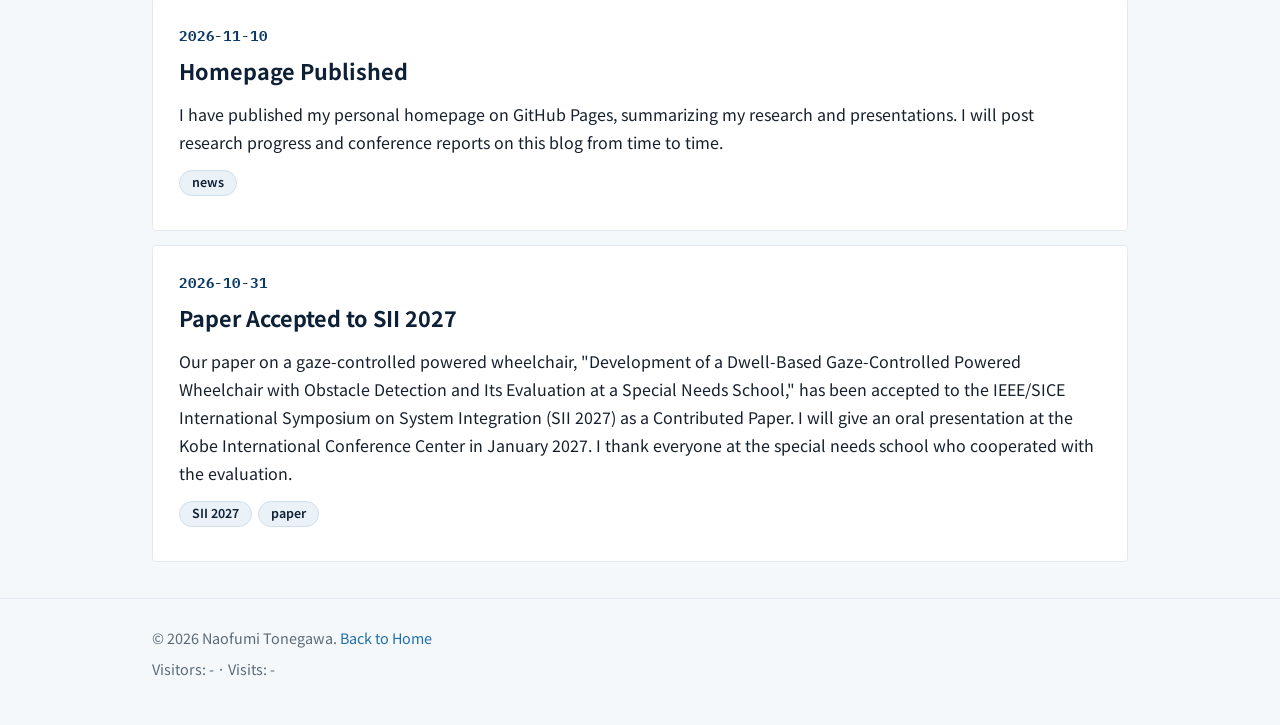
==== commit de39f99a: "Design reform: blue+white palette, two fonts, uneven spacing, flat ruled layout" ====
--- a/blog.html
+++ b/blog.html
@@ -4,18 +4,21 @@
 <meta charset="UTF-8">
 <meta name="viewport" content="width=device-width, initial-scale=1.0">
 <title>Blog — Naofumi Tonegawa</title>
+<link rel="preconnect" href="https://fonts.googleapis.com">
+<link href="https://fonts.googleapis.com/css2?family=IBM+Plex+Mono:wght@500;700&family=Noto+Sans+JP:wght@400;700;900&display=swap" rel="stylesheet">
+
 <script>try{document.documentElement.dataset.lang=(localStorage.getItem('mugi-lang')==='ja')?'ja':'en';}catch(e){document.documentElement.dataset.lang='en';}</script>
 <meta name="description" content="Blog of Naofumi Tonegawa — notes on gaze-controlled assistive robotics research, conferences, and daily progress.">
 <style>
   :root{
     --ink:#16202c; --sub:#5b6a78; --line:#e2e9f0; --bg:#f5f8fb;
-    --navy:#0d2036; --accent:#1f6fa8; --accent2:#c0392b; --card:#ffffff; --soft:#eaf2f8;
-    --shadow:0 6px 24px rgba(13,32,54,.08);
-    --shadow-lg:0 16px 40px rgba(13,32,54,.16);
+    --navy:#0d2036; --accent:#1f6fa8; --accent2:#0d3b66; --card:#ffffff; --soft:#eaf2f8;
+    --shadow:none;
+    --shadow-lg:none;
   }
   *{box-sizing:border-box; margin:0; padding:0;}
   html{scroll-behavior:smooth;}
-  body{font-family:"Helvetica Neue", Arial, "Hiragino Kaku Gothic ProN", "Yu Gothic", sans-serif;
+  body{font-family:"Noto Sans JP", "Hiragino Kaku Gothic ProN", "Yu Gothic", sans-serif;
        color:var(--ink); background:var(--bg); line-height:1.75; -webkit-font-smoothing:antialiased;}
   a{color:var(--accent); text-decoration:none;}
   a:hover{text-decoration:underline;}
@@ -23,17 +26,10 @@
   @keyframes gradShift{0%{background-position:0% 50%}50%{background-position:100% 50%}100%{background-position:0% 50%}}
   @keyframes riseIn{from{opacity:0; transform:translateY(22px)}to{opacity:1; transform:translateY(0)}}
   header.hero{position:relative; overflow:hidden; color:#fff;
-    background:linear-gradient(120deg,#0a1a2c 0%,#12395c 45%,#1f6fa8 80%,#2f8fc9 100%);
-    background-size:200% 200%; animation:gradShift 16s ease infinite;
-    padding:56px 20px 44px;}
-  header.hero::before{content:""; position:absolute; inset:0;
-    background-image:linear-gradient(rgba(255,255,255,.05) 1px,transparent 1px),
-                     linear-gradient(90deg,rgba(255,255,255,.05) 1px,transparent 1px);
-    background-size:44px 44px;
-    -webkit-mask-image:radial-gradient(ellipse 90% 80% at 50% 20%,#000 30%,transparent 75%);
-            mask-image:radial-gradient(ellipse 90% 80% at 50% 20%,#000 30%,transparent 75%);}
-  .hero .wrap{position:relative; z-index:1;}
-  .hero .kicker{font-size:.8rem; font-weight:700; letter-spacing:.28em; text-transform:uppercase;
+    background:#0b2440;
+    padding:70px 20px 44px;}
+  header.hero::before{display:none;}
+  .hero .kicker{font-family:"IBM Plex Mono", monospace; font-size:.8rem; font-weight:700; letter-spacing:.28em; text-transform:uppercase;
     color:#9fd0f2; animation:riseIn .8s ease both;}
   .hero h1{font-size:2.4rem; margin-top:8px; animation:riseIn .8s .08s ease both;}
   .hero .sub{margin-top:8px; opacity:.92; animation:riseIn .8s .16s ease both;}
@@ -45,15 +41,17 @@
   nav.toc a:hover{color:var(--navy); text-decoration:none; background:var(--soft);}
   nav.toc button{margin-left:auto; background:#fff; border:1px solid var(--line); border-radius:999px;
     padding:4px 14px; font-size:.85rem; font-weight:700; cursor:pointer; color:var(--ink); font-family:inherit;}
-  main{padding:34px 0 30px;}
-  article.post{background:var(--card); border:1px solid var(--line); border-radius:16px;
+  main{padding:52px 0 30px;}
+  article.post:nth-of-type(even){margin-bottom:36px;}
+  article.post:nth-of-type(odd){margin-bottom:14px;}
+  article.post{background:var(--card); border:1px solid var(--line); border-radius:4px;
     padding:24px 26px; margin-bottom:20px; box-shadow:var(--shadow);
     transition:transform .25s ease, box-shadow .25s ease;}
-  article.post:hover{transform:translateY(-3px); box-shadow:var(--shadow-lg);}
-  article.post .date{color:var(--accent2); font-weight:700; font-size:.9rem; letter-spacing:.06em;}
+  article.post:hover{border-color:#b9d2e6;}
+  article.post .date{font-family:"IBM Plex Mono", monospace; color:var(--accent2); font-weight:700; font-size:.9rem; letter-spacing:.06em;}
   article.post h2{font-size:1.35rem; margin:4px 0 10px; color:var(--navy);}
   article.post p{margin-bottom:10px;}
-  article.post img{width:100%; height:auto; border-radius:10px; margin:10px 0;}
+  article.post img{width:100%; height:auto; border-radius:4px; margin:10px 0;}
   .tag{display:inline-block; background:var(--soft); border:1px solid #cfdfec; color:var(--navy);
     border-radius:999px; padding:1px 12px; font-size:.78rem; font-weight:600; margin-right:6px;}
   footer{border-top:1px solid var(--line); padding:26px 0 44px; color:var(--sub); font-size:.9rem;}
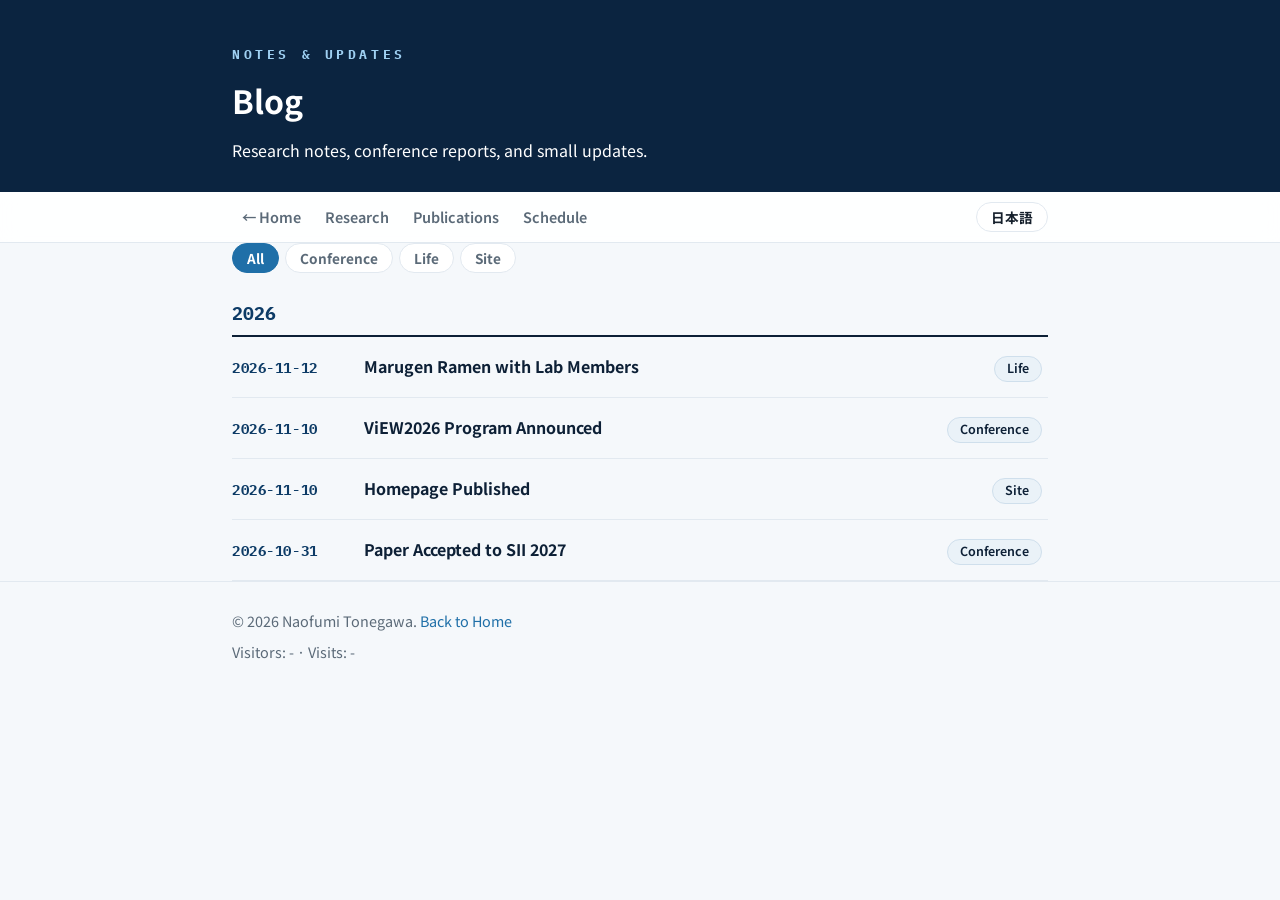
==== commit 12366a5c: "レイアウトを変更" ====
--- a/blog.html
+++ b/blog.html
@@ -4,68 +4,12 @@
 <meta charset="UTF-8">
 <meta name="viewport" content="width=device-width, initial-scale=1.0">
 <title>Blog — Naofumi Tonegawa</title>
+<meta name="description" content="Blog of Naofumi Tonegawa — notes on gaze-controlled assistive robotics research, conferences, and daily progress.">
 <link rel="preconnect" href="https://fonts.googleapis.com">
 <link href="https://fonts.googleapis.com/css2?family=IBM+Plex+Mono:wght@500;700&family=Noto+Sans+JP:wght@400;700;900&display=swap" rel="stylesheet">
 
 <script>try{document.documentElement.dataset.lang=(localStorage.getItem('mugi-lang')==='ja')?'ja':'en';}catch(e){document.documentElement.dataset.lang='en';}</script>
-<meta name="description" content="Blog of Naofumi Tonegawa — notes on gaze-controlled assistive robotics research, conferences, and daily progress.">
-<style>
-  :root{
-    --ink:#16202c; --sub:#5b6a78; --line:#e2e9f0; --bg:#f5f8fb;
-    --navy:#0d2036; --accent:#1f6fa8; --accent2:#0d3b66; --card:#ffffff; --soft:#eaf2f8;
-    --shadow:none;
-    --shadow-lg:none;
-  }
-  *{box-sizing:border-box; margin:0; padding:0;}
-  html{scroll-behavior:smooth;}
-  body{font-family:"Noto Sans JP", "Hiragino Kaku Gothic ProN", "Yu Gothic", sans-serif;
-       color:var(--ink); background:var(--bg); line-height:1.75; -webkit-font-smoothing:antialiased;}
-  a{color:var(--accent); text-decoration:none;}
-  a:hover{text-decoration:underline;}
-  .wrap{max-width:1020px; margin:0 auto; padding:0 22px;}
-  @keyframes gradShift{0%{background-position:0% 50%}50%{background-position:100% 50%}100%{background-position:0% 50%}}
-  @keyframes riseIn{from{opacity:0; transform:translateY(22px)}to{opacity:1; transform:translateY(0)}}
-  header.hero{position:relative; overflow:hidden; color:#fff;
-    background:#0b2440;
-    padding:70px 20px 44px;}
-  header.hero::before{display:none;}
-  .hero .kicker{font-family:"IBM Plex Mono", monospace; font-size:.8rem; font-weight:700; letter-spacing:.28em; text-transform:uppercase;
-    color:#9fd0f2; animation:riseIn .8s ease both;}
-  .hero h1{font-size:2.4rem; margin-top:8px; animation:riseIn .8s .08s ease both;}
-  .hero .sub{margin-top:8px; opacity:.92; animation:riseIn .8s .16s ease both;}
-  nav.toc{position:sticky; top:0; z-index:50; background:rgba(255,255,255,.88); backdrop-filter:blur(10px);
-    border-bottom:1px solid var(--line);}
-  nav.toc .wrap{display:flex; flex-wrap:wrap; align-items:center; gap:2px 4px; padding-top:8px; padding-bottom:8px;}
-  nav.toc a{color:var(--sub); font-size:.9rem; font-weight:600; padding:4px 10px; border-radius:999px;
-    transition:color .2s ease, background .2s ease;}
-  nav.toc a:hover{color:var(--navy); text-decoration:none; background:var(--soft);}
-  nav.toc button{margin-left:auto; background:#fff; border:1px solid var(--line); border-radius:999px;
-    padding:4px 14px; font-size:.85rem; font-weight:700; cursor:pointer; color:var(--ink); font-family:inherit;}
-  main{padding:52px 0 30px;}
-  article.post:nth-of-type(even){margin-bottom:36px;}
-  article.post:nth-of-type(odd){margin-bottom:14px;}
-  article.post{background:var(--card); border:1px solid var(--line); border-radius:4px;
-    padding:24px 26px; margin-bottom:20px; box-shadow:var(--shadow);
-    transition:transform .25s ease, box-shadow .25s ease;}
-  article.post:hover{border-color:#b9d2e6;}
-  article.post .date{font-family:"IBM Plex Mono", monospace; color:var(--accent2); font-weight:700; font-size:.9rem; letter-spacing:.06em;}
-  article.post h2{font-size:1.35rem; margin:4px 0 10px; color:var(--navy);}
-  article.post p{margin-bottom:10px;}
-  article.post img{width:100%; height:auto; border-radius:4px; margin:10px 0;}
-  .tag{display:inline-block; background:var(--soft); border:1px solid #cfdfec; color:var(--navy);
-    border-radius:999px; padding:1px 12px; font-size:.78rem; font-weight:600; margin-right:6px;}
-  footer{border-top:1px solid var(--line); padding:26px 0 44px; color:var(--sub); font-size:.9rem;}
-  .reveal{opacity:0; transform:translateY(24px); transition:opacity .7s ease, transform .7s ease;}
-  .reveal.in{opacity:1; transform:none;}
-  .l-ja{display:none;}
-  html[data-lang="ja"] .l-ja{display:inline;}
-  html[data-lang="ja"] .l-en{display:none;}
-  @media (prefers-reduced-motion: reduce){
-    *{animation:none !important; transition:none !important;}
-    .reveal{opacity:1; transform:none;}
-    html{scroll-behavior:auto;}
-  }
-</style>
+<link rel="stylesheet" href="blog/style.css">
 </head>
 <body>
 
@@ -73,7 +17,7 @@
   <div class="wrap">
     <div class="kicker">Notes &amp; Updates</div>
     <h1><span class="l-en">Blog</span><span class="l-ja">ブログ</span></h1>
-    <div class="sub"><span class="l-en">Naofumi Tonegawa — research notes, conference reports, and small updates.</span><span class="l-ja">舍川尚史 — 研究ノート、学会レポート、小さな近況。</span></div>
+    <div class="sub"><span class="l-en">Research notes, conference reports, and small updates.</span><span class="l-ja">研究ノート、学会レポート、小さな更新。</span></div>
   </div>
 </header>
 
@@ -82,73 +26,55 @@
     <a href="index.html"><span class="l-en">← Home</span><span class="l-ja">← ホーム</span></a>
     <a href="index.html#research"><span class="l-en">Research</span><span class="l-ja">研究</span></a>
     <a href="index.html#publications"><span class="l-en">Publications</span><span class="l-ja">業績</span></a>
-    <a href="index.html#news"><span class="l-en">News</span><span class="l-ja">ニュース</span></a>
+    <a href="index.html#schedule"><span class="l-en">Schedule</span><span class="l-ja">予定</span></a>
     <button id="langBtn" type="button">日本語</button>
   </div>
 </nav>
 
 <main class="wrap">
 
+  <div class="filters" id="filters">
+    <button type="button" data-filter="all" class="on"><span class="l-en">All</span><span class="l-ja">すべて</span></button>
+    <button type="button" data-filter="conference"><span class="l-en">Conference</span><span class="l-ja">学会</span></button>
+    <button type="button" data-filter="life"><span class="l-en">Life</span><span class="l-ja">日常</span></button>
+    <button type="button" data-filter="site"><span class="l-en">Site</span><span class="l-ja">サイト</span></button>
+  </div>
+
   <!--
-    ★ 新しい記事の書き方 ★
-    下の <article class="post"> ... </article> のブロックをコピーして、
-    このコメントのすぐ下（一番上）に貼り、日付・タイトル・本文を書き換えるだけです。
-    新しい記事ほど上に置きます。
-    タイトルと本文は <span class="l-en">英語</span><span class="l-ja">日本語</span> の
-    2言語セットで書くと、ページ上のボタンで切り替えられます。
+    ★ 新しい記事の追加 ★
+    1. blog/_template.html をコピーして blog/<id>.html を作り、本文を書く
+    2. 下の <a class="entry" ...> を1つコピーして、年見出しの直下（一番上）に貼る
+       （href・data-cat・日付・タイトル・カテゴリ名を書き換える）
+    3. 年が変わったら <div class="year">2027</div> を新しい年の先頭に足す
   -->
 
+  <div class="year">2026</div>
 
-  <article class="post" id="marugen-ramen">
-    <div class="date">2026-11-12</div>
-    <h2><span class="l-en">Marugen Ramen with Lab Members</span><span class="l-ja">研究室メンバーと丸源ラーメンへ</span></h2>
-    <img src="[data-uri]" alt="丸源ラーメンの肉そばと温玉ごはん">
-    <p><span class="l-en">Tonight I went to Marugen Ramen with <a href="https://mizukamitaiga.github.io/">Mizukami</a> and <a href="https://aokisoma.github.io/">Aoki</a> from our laboratory.
-      I ordered their signature Niku Soba with an ajitama egg, plus a small rice bowl topped with an onsen egg.
-      A warm bowl, with plenty of research talk on the side.</span><span class="l-ja">今夜は研究室の<a href="https://mizukamitaiga.github.io/">水上君</a>と<a href="https://aokisoma.github.io/">青木君</a>と、丸源ラーメンに行ってきました。
-      注文は看板メニューの肉そばに味玉トッピングと、温玉のせの小ごはん。
-      研究の話をしながらの、温かい一杯でした。</span>
-    </p>
-    <p><span class="tag">food</span><span class="tag">laboratory</span></p>
-  </article>
+  <a class="entry" href="blog/marugen-ramen.html" data-cat="life">
+    <span class="date">2026-11-12</span>
+    <span class="etitle"><span class="l-en">Marugen Ramen with Lab Members</span><span class="l-ja">研究室メンバーと丸源ラーメンへ</span></span>
+    <span class="tag"><span class="l-en">Life</span><span class="l-ja">日常</span></span>
+  </a>
 
-  <article class="post" id="view2026-program">
-    <div class="date">2026-11-10</div>
-    <h2><span class="l-en">ViEW2026 Program Announced</span><span class="l-ja">ViEW2026のプログラムが公開されました</span></h2>
-    <p><span class="l-en">The program for ViEW2026 (December 3–4, Pacifico Yokohama) has been published. My presentation is
-      <strong>IS2-16</strong>, "Path generation for passing through doorways with a gaze-controlled powered wheelchair without a map," in Interactive Session 2.
-      It is a poster presentation on December 3, 14:40–15:50. I will now prepare the poster.</span><span class="l-ja">ViEW2026（12月3日・4日、パシフィコ横浜）のプログラムが公開され、私の発表は
-      インタラクティブセッション2の <strong>IS2-16</strong>「地図を用いない視線入力式電動車いすの出入り口通過の経路生成」に決まりました。
-      発表は12月3日 14:40–15:50 のポスター形式です。ポスターの作製を進めます。</span>
-    </p>
-    <p><span class="l-en">Program: </span><span class="l-ja">プログラム：</span><a href="https://www.tc-iaip.org/view/2026/program.html">https://www.tc-iaip.org/view/2026/program.html</a></p>
-    <p><span class="tag">ViEW2026</span><span class="tag">conference</span></p>
-  </article>
+  <a class="entry" href="blog/view2026-program.html" data-cat="conference">
+    <span class="date">2026-11-10</span>
+    <span class="etitle"><span class="l-en">ViEW2026 Program Announced</span><span class="l-ja">ViEW2026のプログラムが公開されました</span></span>
+    <span class="tag"><span class="l-en">Conference</span><span class="l-ja">学会</span></span>
+  </a>
 
-  <article class="post" id="homepage">
-    <div class="date">2026-11-10</div>
-    <h2><span class="l-en">Homepage Published</span><span class="l-ja">ホームページを公開しました</span></h2>
-    <p><span class="l-en">I have published my personal homepage on GitHub Pages, summarizing my research and presentations.
-      I will post research progress and conference reports on this blog from time to time.</span><span class="l-ja">GitHub Pagesで個人ホームページを公開しました。研究内容や発表業績をまとめています。
-      研究の進捗や学会参加の記録は、このブログに少しずつ書いていく予定です。</span>
-    </p>
-    <p><span class="tag">news</span></p>
-  </article>
+  <a class="entry" href="blog/homepage.html" data-cat="site">
+    <span class="date">2026-11-10</span>
+    <span class="etitle"><span class="l-en">Homepage Published</span><span class="l-ja">ホームページを公開しました</span></span>
+    <span class="tag"><span class="l-en">Site</span><span class="l-ja">サイト</span></span>
+  </a>
 
-  <article class="post" id="sii2027-accepted">
-    <div class="date">2026-10-31</div>
-    <h2><span class="l-en">Paper Accepted to SII 2027</span><span class="l-ja">SII 2027に論文が採択されました</span></h2>
-    <p><span class="l-en">Our paper on a gaze-controlled powered wheelchair, "Development of a Dwell-Based Gaze-Controlled Powered
-      Wheelchair with Obstacle Detection and Its Evaluation at a Special Needs School," has been accepted
-      to the IEEE/SICE International Symposium on System Integration (SII 2027) as a Contributed Paper.
-      I will give an oral presentation at the Kobe International Conference Center in January 2027.
-      I thank everyone at the special needs school who cooperated with the evaluation.</span><span class="l-ja">視線入力式電動車いすに関する論文 "Development of a Dwell-Based Gaze-Controlled Powered
-      Wheelchair with Obstacle Detection and Its Evaluation at a Special Needs School" が、
-      IEEE/SICE International Symposium on System Integration (SII 2027) に Contributed Paper として採択されました。
-      2027年1月に神戸国際会議場で口頭発表を行います。特別支援学校での評価にご協力いただいた皆様に感謝いたします。</span>
-    </p>
-    <p><span class="tag">SII 2027</span><span class="tag">paper</span></p>
-  </article>
+  <a class="entry" href="blog/sii2027-accepted.html" data-cat="conference">
+    <span class="date">2026-10-31</span>
+    <span class="etitle"><span class="l-en">Paper Accepted to SII 2027</span><span class="l-ja">SII 2027に論文が採択されました</span></span>
+    <span class="tag"><span class="l-en">Conference</span><span class="l-ja">学会</span></span>
+  </a>
+
+  <p class="empty" id="empty"><span class="l-en">No posts in this category yet.</span><span class="l-ja">このカテゴリの記事はまだありません。</span></p>
 
 </main>
 
@@ -159,38 +85,6 @@
   </div>
 </footer>
 <script async src="https://busuanzi.ibruce.info/busuanzi/2.3/busuanzi.pure.mini.js"></script>
-
-<script>
-  // ===== 言語切替 (EN / JA) =====
-  (function(){
-    var KEY = 'mugi-lang';
-    var btn = document.getElementById('langBtn');
-    function cur(){ return document.documentElement.dataset.lang === 'ja' ? 'ja' : 'en'; }
-    function syncBtn(){ if (btn) btn.textContent = cur() === 'ja' ? 'English' : '日本語'; }
-    function apply(l){
-      document.documentElement.dataset.lang = l;
-      document.documentElement.setAttribute('lang', l);
-      try { localStorage.setItem(KEY, l); } catch(e) {}
-      syncBtn();
-      if (window.__onLang) window.__onLang(l);
-    }
-    syncBtn();
-    if (btn) btn.addEventListener('click', function(){ apply(cur() === 'ja' ? 'en' : 'ja'); });
-  })();
-</script>
-<script>
-  document.getElementById('year').textContent = new Date().getFullYear();
-  // スクロールでふわっと表示
-  (function(){
-    const targets = document.querySelectorAll('article.post');
-    targets.forEach(function(el){ el.classList.add('reveal'); });
-    const io = new IntersectionObserver(function(es){
-      es.forEach(function(e){
-        if (e.isIntersecting){ e.target.classList.add('in'); io.unobserve(e.target); }
-      });
-    }, {threshold: .12});
-    targets.forEach(function(el){ io.observe(el); });
-  })();
-</script>
+<script src="blog/blog.js"></script>
 </body>
 </html>
--- a/blog/style.css
+++ b/blog/style.css
@@ -0,0 +1,75 @@
+/* Shared styles for blog.html and blog/*.html */
+:root{
+  --ink:#16202c; --sub:#5b6a78; --line:#e2e9f0; --bg:#f5f8fb;
+  --navy:#0d2036; --accent:#1f6fa8; --accent2:#0d3b66; --card:#ffffff; --soft:#eaf2f8;
+}
+*{box-sizing:border-box; margin:0; padding:0;}
+html{scroll-behavior:smooth;}
+body{font-family:"Noto Sans JP", "Hiragino Kaku Gothic ProN", "Yu Gothic", sans-serif;
+     color:var(--ink); background:var(--bg); line-height:1.75; -webkit-font-smoothing:antialiased;}
+a{color:var(--accent); text-decoration:none;}
+a:hover{text-decoration:underline;}
+.wrap{max-width:860px; margin:0 auto; padding:0 22px;}
+@keyframes riseIn{from{opacity:0; transform:translateY(22px)}to{opacity:1; transform:translateY(0)}}
+
+/* hero (list page) */
+header.hero{color:#fff; background:#0b2440; padding:44px 20px 28px;}
+.hero .kicker{font-family:"IBM Plex Mono", monospace; font-size:.8rem; font-weight:700; letter-spacing:.28em; text-transform:uppercase;
+  color:#9fd0f2; animation:riseIn .8s ease both;}
+.hero h1{font-size:2rem; margin-top:6px; animation:riseIn .8s .08s ease both;}
+.hero .sub{margin-top:8px; opacity:.92; animation:riseIn .8s .16s ease both;}
+
+/* nav */
+nav.toc{position:sticky; top:0; z-index:50; background:rgba(255,255,255,.88); backdrop-filter:blur(10px);
+  border-bottom:1px solid var(--line);}
+nav.toc .wrap{display:flex; flex-wrap:wrap; align-items:center; gap:2px 4px; padding-top:8px; padding-bottom:8px;}
+nav.toc a{color:var(--sub); font-size:.9rem; font-weight:600; padding:4px 10px; border-radius:999px;
+  transition:color .2s ease, background .2s ease;}
+nav.toc a:hover{color:var(--navy); text-decoration:none; background:var(--soft);}
+nav.toc button{margin-left:auto; background:#fff; border:1px solid var(--line); border-radius:999px;
+  padding:4px 14px; font-size:.85rem; font-weight:700; cursor:pointer; color:var(--ink); font-family:inherit;}
+main{padding:28px 0 30px;}
+
+/* list page */
+.filters{display:flex; flex-wrap:wrap; gap:6px; margin-bottom:8px;}
+.filters button{background:#fff; border:1px solid var(--line); border-radius:999px; padding:4px 14px;
+  font-size:.85rem; font-weight:700; cursor:pointer; color:var(--sub); font-family:inherit;}
+.filters button:hover{border-color:var(--accent); color:var(--navy);}
+.filters button.on{background:var(--accent); border-color:var(--accent); color:#fff;}
+.year{font-family:"IBM Plex Mono", monospace; font-weight:700; color:var(--accent2); font-size:1.1rem;
+  margin:26px 0 0; padding-bottom:6px; border-bottom:2px solid var(--navy);}
+.entry{display:grid; grid-template-columns:110px 1fr auto; column-gap:22px; align-items:baseline;
+  padding:15px 0; border-bottom:1px solid var(--line); color:var(--ink);}
+.entry:hover{text-decoration:none;}
+.entry:hover .etitle{color:var(--accent);}
+.entry .date{font-family:"IBM Plex Mono", monospace; color:var(--accent2); font-weight:700; font-size:.88rem; letter-spacing:.04em;}
+.entry .etitle{font-weight:700; color:var(--navy); transition:color .2s ease;}
+.empty{color:var(--sub); padding:20px 0; display:none;}
+
+/* post page */
+.post .date{font-family:"IBM Plex Mono", monospace; color:var(--accent2); font-weight:700; font-size:.9rem; letter-spacing:.06em;}
+.post h1{font-size:1.7rem; line-height:1.4; margin:4px 0 18px; color:var(--navy);}
+.post p{margin-bottom:12px;}
+.post img{width:100%; height:auto; border-radius:4px; margin:10px 0;}
+.pager{display:flex; justify-content:space-between; gap:16px; margin-top:34px; padding-top:16px; border-top:1px solid var(--line); font-size:.92rem;}
+.pager a{display:block; max-width:48%;}
+.pager .next{margin-left:auto; text-align:right;}
+.pager small{display:block; color:var(--sub); font-size:.78rem;}
+.back{margin-top:22px; font-size:.92rem;}
+
+.tag{display:inline-block; background:var(--soft); border:1px solid #cfdfec; color:var(--navy);
+  border-radius:999px; padding:1px 12px; font-size:.78rem; font-weight:600; margin-right:6px;}
+a.tag:hover{background:#dbeaf6; text-decoration:none;}
+
+footer{border-top:1px solid var(--line); padding:26px 0 44px; color:var(--sub); font-size:.9rem;}
+.l-ja{display:none;}
+html[data-lang="ja"] .l-ja{display:inline;}
+html[data-lang="ja"] .l-en{display:none;}
+@media (max-width:640px){
+  .entry{grid-template-columns:1fr auto; row-gap:0;}
+  .entry .date{grid-column:1 / -1;}
+}
+@media (prefers-reduced-motion: reduce){
+  *{animation:none !important; transition:none !important;}
+  html{scroll-behavior:auto;}
+}
